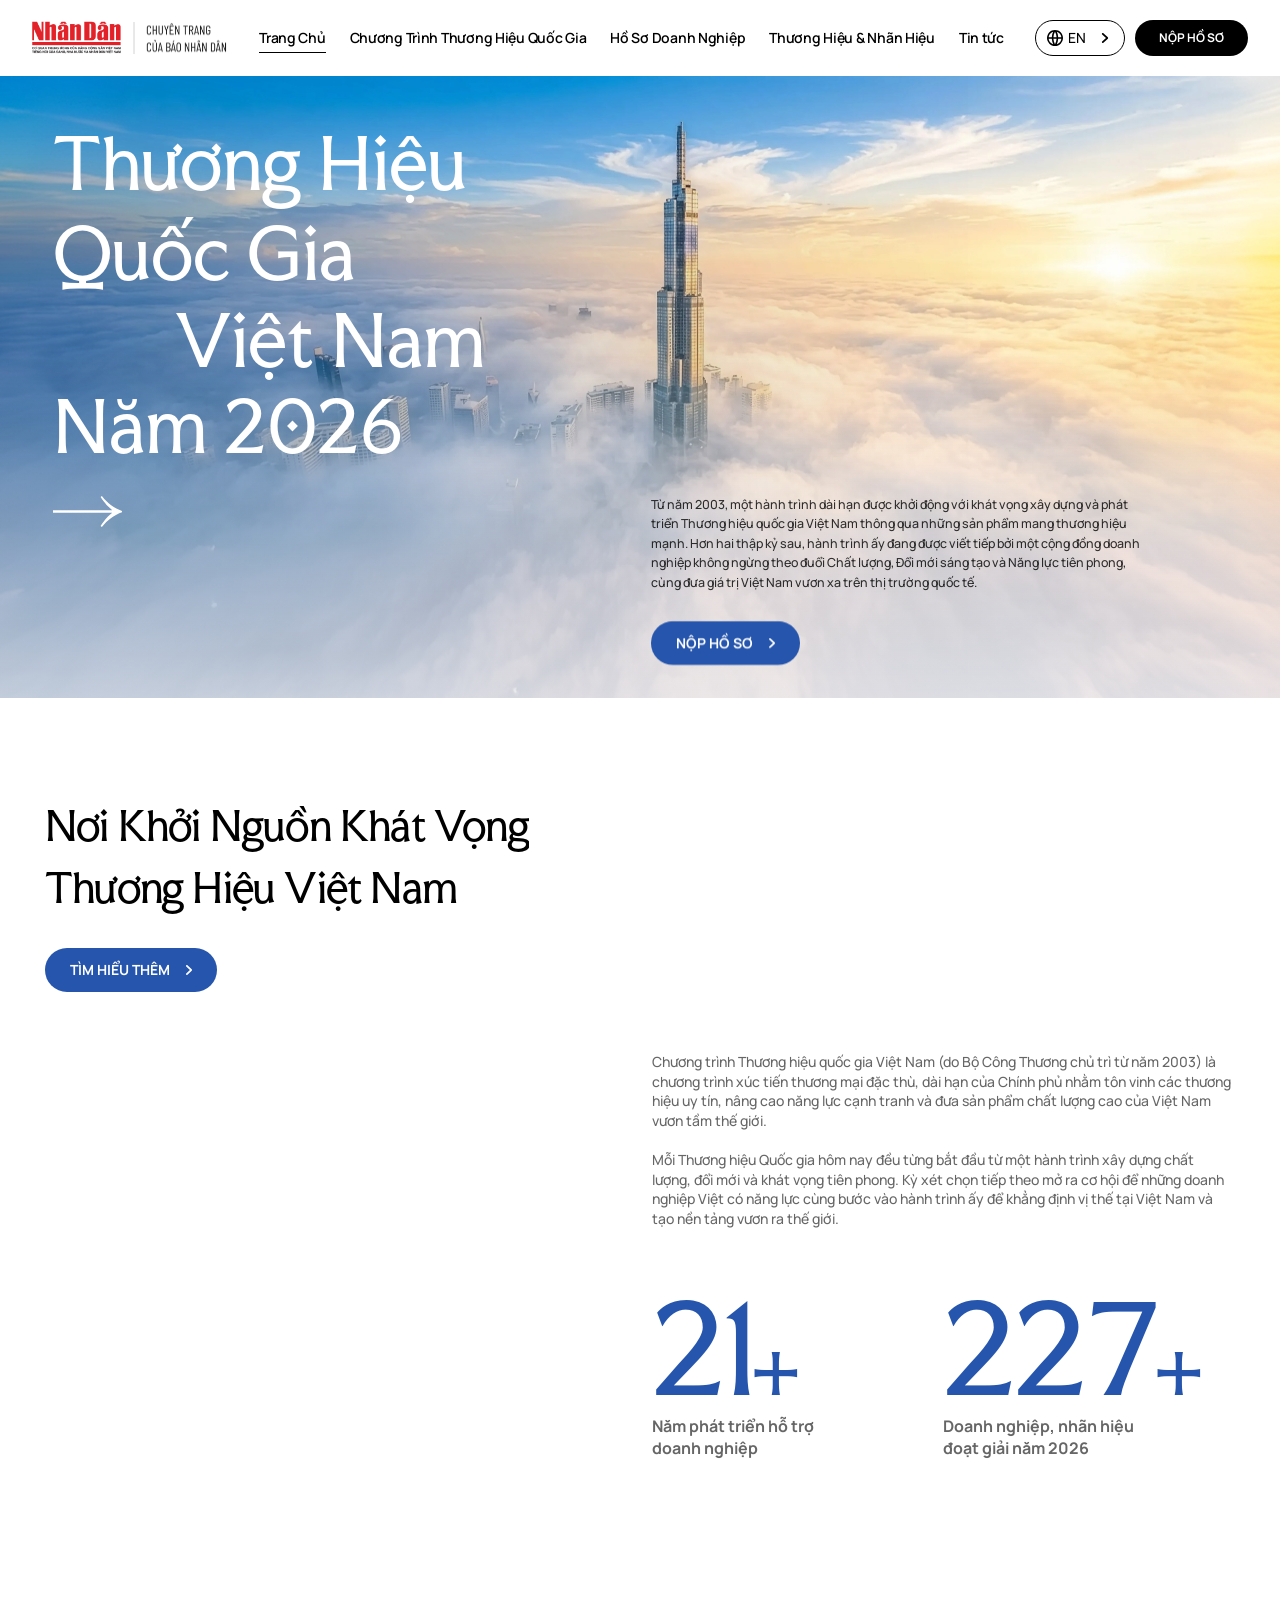
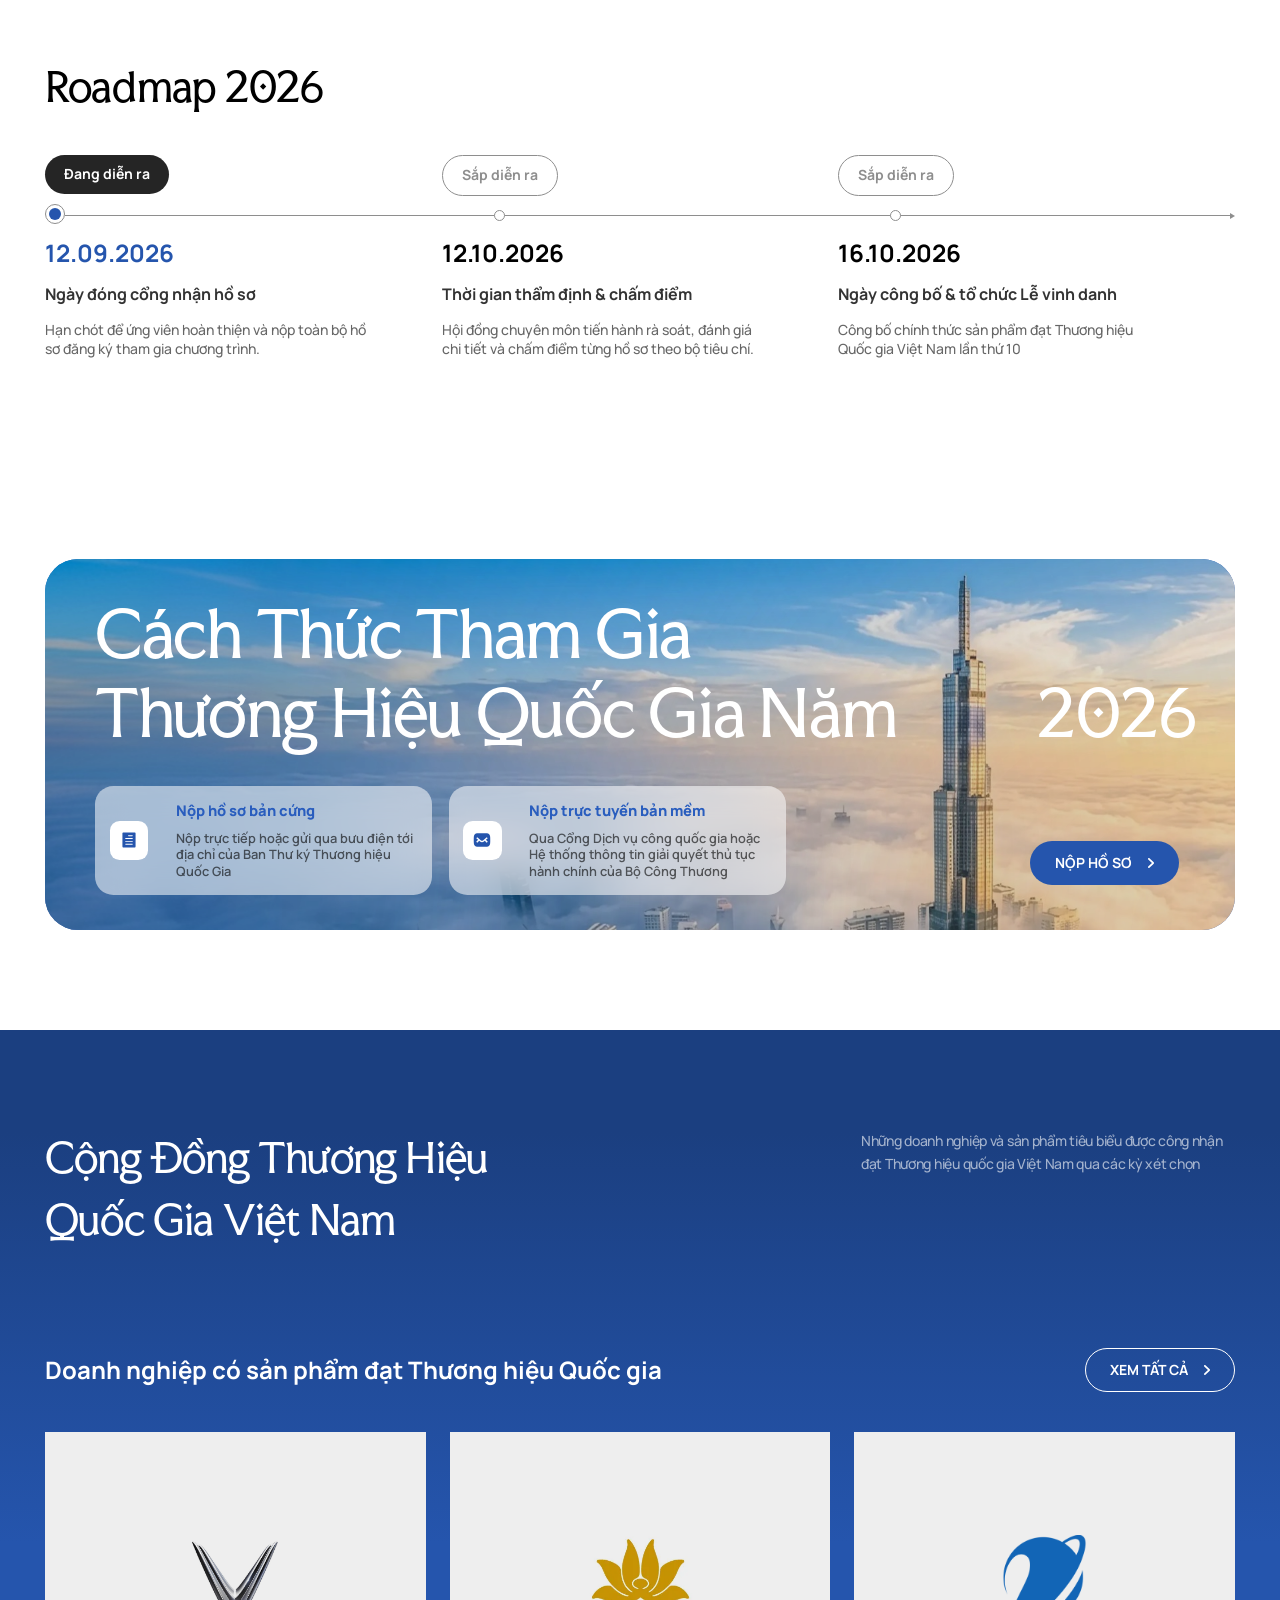
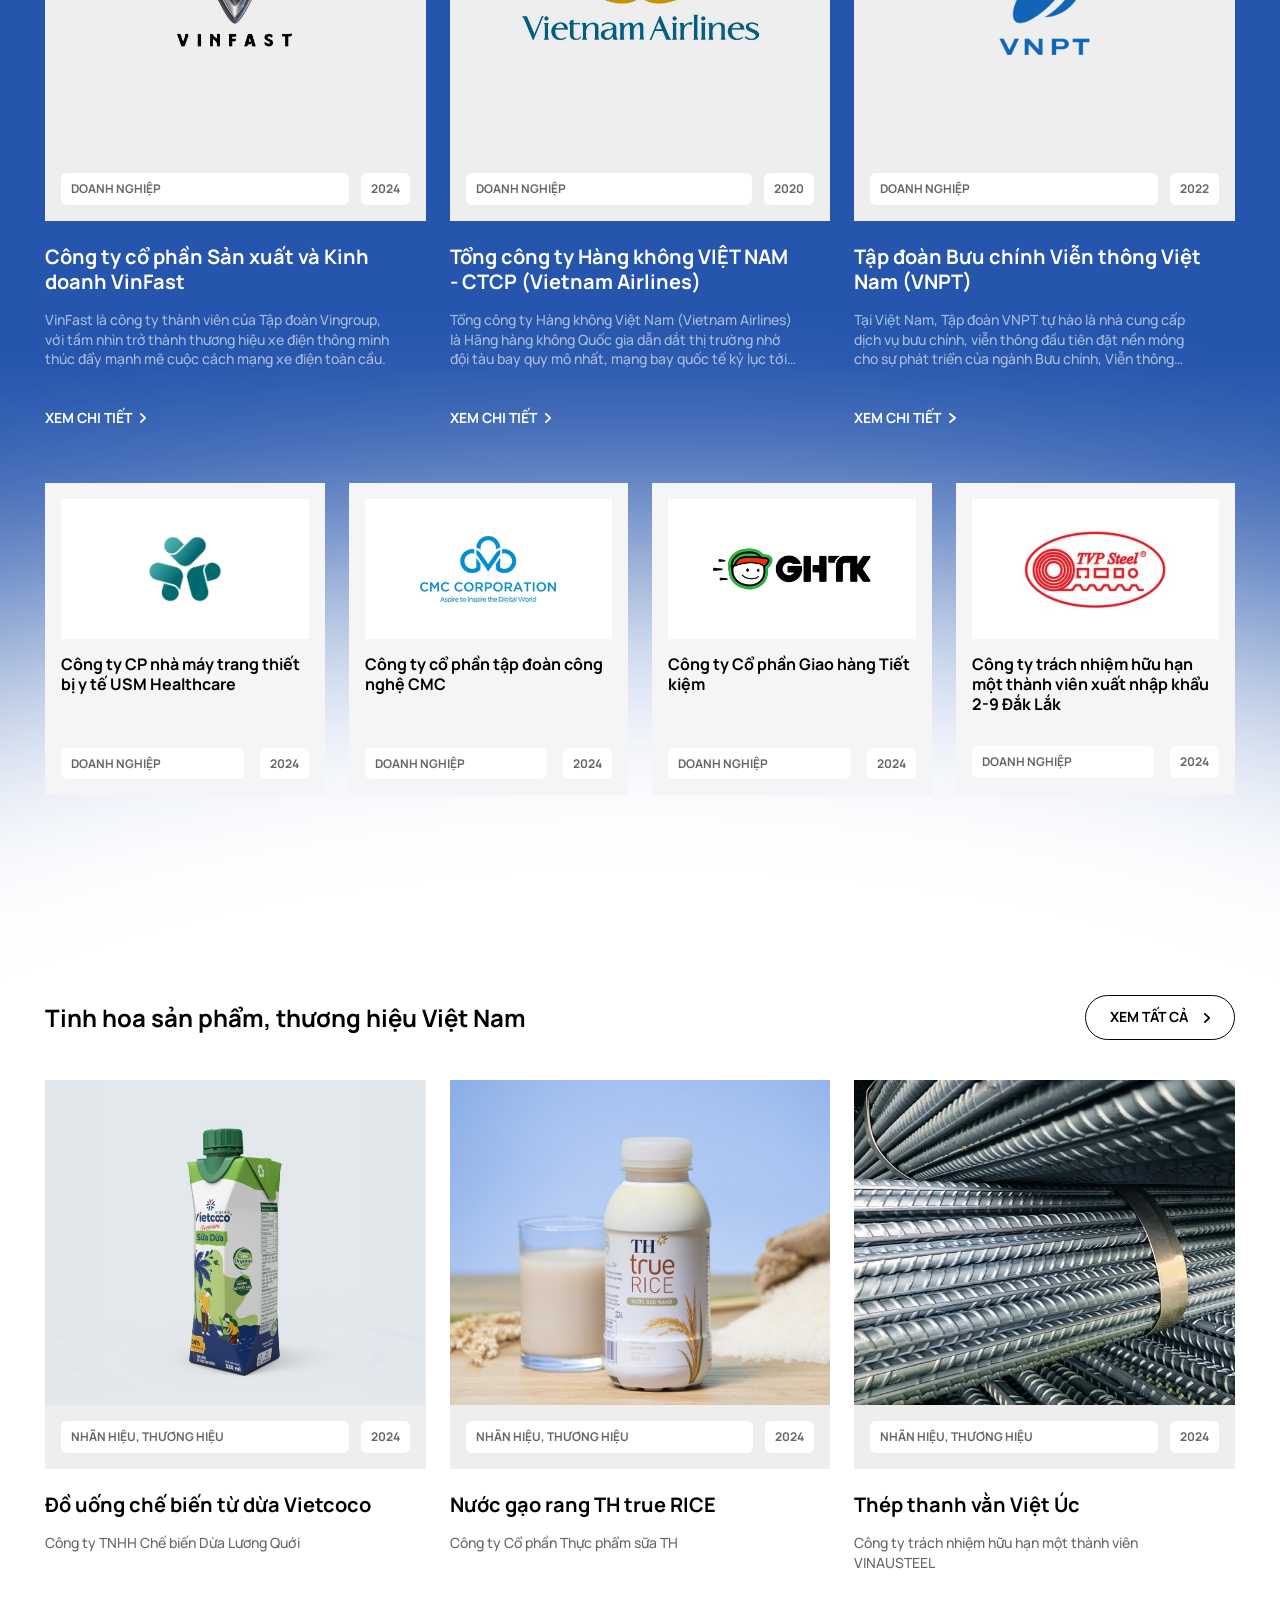
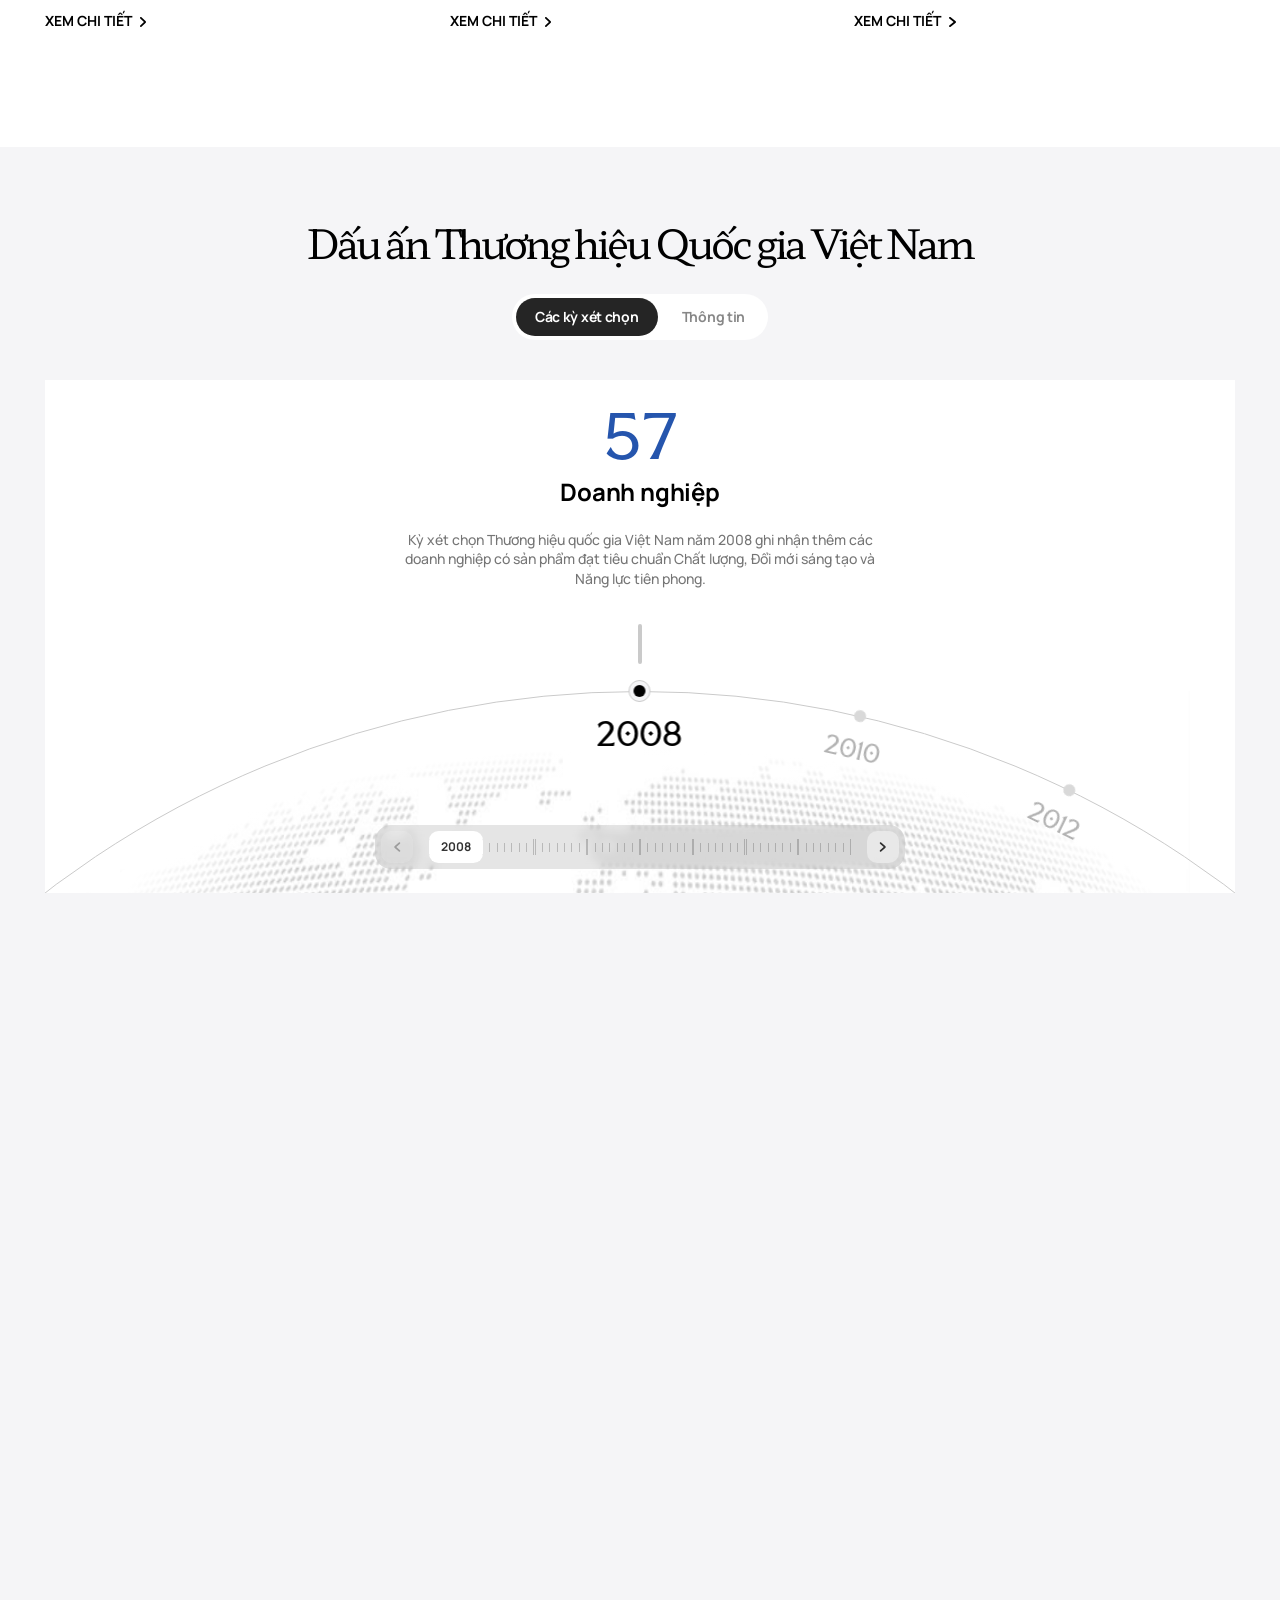
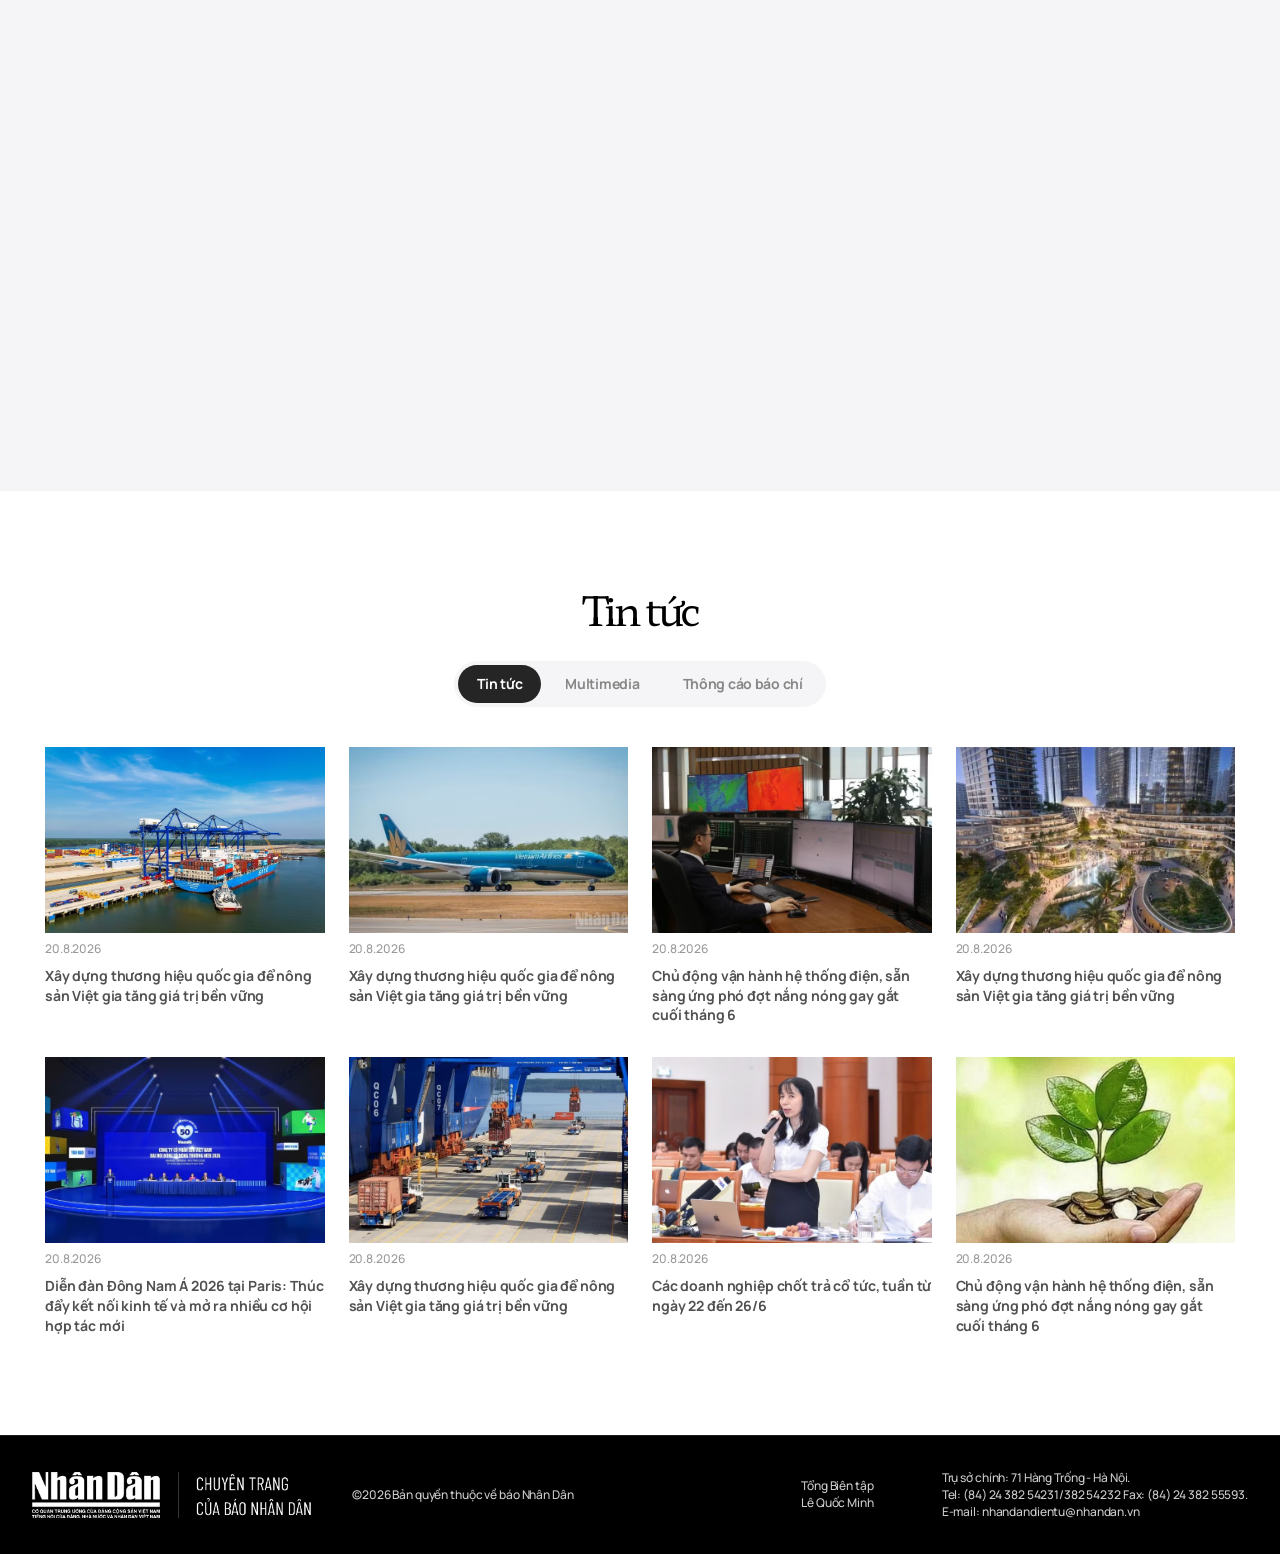
==== index.html @ 4bffc979 "Initial commit: THQG home site + TH true MILK brand profile page Co-Authored-By: Claude Sonnet 5 <no" ====
<!doctype html>
<html lang="vi">
<head>
  <meta charset="utf-8">
  <meta name="viewport" content="width=device-width, initial-scale=1">
  <title>Thương hiệu Quốc gia Việt Nam năm 2026</title>
  <meta name="description" content="Chương trình Thương hiệu quốc gia Việt Nam năm 2026 – hành trình tôn vinh Chất lượng, Đổi mới sáng tạo và Năng lực tiên phong.">
  <script>
    // Ẩn trạng thái đầu của animation chỉ khi có JS và người dùng không tắt chuyển động.
    if (!matchMedia('(prefers-reduced-motion: reduce)').matches) document.documentElement.classList.add('js');
  </script>
  <link rel="preconnect" href="https://fonts.googleapis.com">
  <link rel="preconnect" href="https://fonts.gstatic.com" crossorigin>
  <link href="https://fonts.googleapis.com/css2?family=Faculty+Glyphic&family=Hahmlet:wght@400&family=Manrope:wght@400;500;600;700;800&display=swap" rel="stylesheet">
  <link rel="icon" href="data:,">
  <link rel="stylesheet" href="css/styles.css">
</head>
<body>

<!-- ============ HEADER ============ -->
<header class="site-header" id="top">
  <div class="site-header__inner">
    <div class="site-header__left">
      <a class="brand" href="#top" aria-label="Báo Nhân Dân – Chuyên trang">
        <span class="brand__mark crop"><img src="assets/img/header-logo-mark.png" alt="Nhân Dân" style="height:104.77%;left:-1.99%;top:-3.03%;width:103.33%"></span>
        <img class="brand__text" src="assets/img/header-logo-text.png" alt="Chuyên trang của báo Nhân Dân">
      </a>
      <nav class="nav" id="nav" aria-label="Điều hướng chính">
        <a href="#top" class="is-active" aria-current="page">Trang Chủ</a>
        <a href="#hero">Chương Trình Thương Hiệu Quốc Gia</a>
        <a href="brands/th-true-milk/index.html">Hồ Sơ Doanh Nghiệp</a>
        <a href="#products">Thương Hiệu &amp; Nhãn Hiệu</a>
        <a href="#news">Tin tức</a>
      </nav>
    </div>
    <div class="site-header__right">
      <button class="lang" type="button" aria-label="Chọn ngôn ngữ">
        <span class="lang__inner"><img src="assets/svg/global-line.svg" alt="" width="18" height="18"><span>EN</span></span>
        <img src="assets/svg/chevron-header.svg" alt="" width="18" height="18">
      </button>
      <a class="btn-dark" href="#apply">NỘP HỒ SƠ</a>
      <button class="burger" type="button" aria-label="Mở menu" aria-expanded="false" aria-controls="nav"><span></span><span></span></button>
    </div>
  </div>
</header>

<main>

<!-- ============ 1. HERO (parallax) ============ -->
<section class="hero" id="hero" aria-label="Thương hiệu Quốc gia Việt Nam năm 2026">
  <div class="hero__stage">
    <div class="hero__bg" data-parallax="bg">
      <img class="hero__img" src="assets/img/hero-bg.jpg" alt="" fetchpriority="high">
    </div>

    <div class="hero__glow hero__glow--a" data-parallax="glow-a"><img src="assets/svg/hero-ellipse-13.svg" alt=""></div>
    <div class="hero__glow hero__glow--b" data-parallax="glow-b"><img src="assets/svg/hero-ellipse-14.svg" alt=""></div>

    <div class="hero__fade" data-parallax="fade"></div>

    <h1 class="hero__title lines" data-parallax="title">
      <span class="line"><span>Thương Hiệu</span></span>
      <span class="line"><span>Quốc Gia</span></span>
      <span class="line line--indent"><span>Việt Nam</span></span>
      <span class="line"><span>Năm 2026</span></span>
    </h1>

    <div class="hero__aside" data-parallax="aside">
      <img class="hero__arrow" src="assets/svg/arrow-right.svg" alt="" width="78" height="35">
      <div class="hero__copy">
        <p class="hero__lede lines">Từ năm 2003, một hành trình dài hạn được khởi động với khát vọng xây dựng và phát triển Thương hiệu quốc gia Việt Nam thông qua những sản phẩm mang thương hiệu mạnh. Hơn hai thập kỷ sau, hành trình ấy đang được viết tiếp bởi một cộng đồng doanh nghiệp không ngừng theo đuổi Chất lượng, Đổi mới sáng tạo và Năng lực tiên phong, cùng đưa giá trị Việt Nam vươn xa trên thị trường quốc tế.</p>
        <a class="btn btn--primary hero__cta" href="#apply"><span>nộp hồ sơ</span><img src="assets/svg/chevron-a.svg" alt="" width="6.24" height="10"></a>
      </div>
    </div>
  </div>
</section>

<!-- ============ 2. GIỚI THIỆU ============ -->
<section class="section intro" id="about">
  <div class="container">
    <div class="intro__head">
      <h2 class="h-display lines" data-lines>
        <span class="line"><span>Nơi khởi nguồn khát vọng</span></span>
        <span class="line"><span>Thương hiệu Việt Nam</span></span>
      </h2>
      <a class="btn btn--primary" href="#roadmap" data-reveal><span>TÌM HIỂU THÊM</span><img src="assets/svg/chevron-a.svg" alt="" width="6.24" height="10"></a>
    </div>

    <div class="intro__body">
      <div class="intro__text" data-reveal>
        <p>Chương trình Thương hiệu quốc gia Việt Nam (do Bộ Công Thương chủ trì từ năm 2003) là chương trình xúc tiến thương mại đặc thù, dài hạn của Chính phủ nhằm tôn vinh các thương hiệu uy tín, nâng cao năng lực cạnh tranh và đưa sản phẩm chất lượng cao của Việt Nam vươn tầm thế giới.</p>
        <p>Mỗi Thương hiệu Quốc gia hôm nay đều từng bắt đầu từ một hành trình xây dựng chất lượng, đổi mới và khát vọng tiên phong. Kỳ xét chọn tiếp theo mở ra cơ hội để những doanh nghiệp Việt có năng lực cùng bước vào hành trình ấy để khẳng định vị thế tại Việt Nam và tạo nền tảng vươn ra thế giới.</p>
      </div>
      <div class="stats">
        <div class="stat" data-reveal>
          <p class="stat__value"><span class="stat__num" data-count="21">21</span><span class="stat__plus">+</span></p>
          <p class="stat__label">Năm phát triển hỗ trợ<br>doanh nghiệp</p>
        </div>
        <div class="stat" data-reveal>
          <p class="stat__value"><span class="stat__num" data-count="227">227</span><span class="stat__plus">+</span></p>
          <p class="stat__label">Doanh nghiệp, nhãn hiệu<br>đoạt giải năm 2026</p>
        </div>
      </div>
    </div>
  </div>
</section>

<!-- ============ 3. ROADMAP ============ -->
<section class="section roadmap" id="roadmap">
  <div class="container">
    <h2 class="h-display lines" data-lines><span class="line"><span>Roadmap 2026</span></span></h2>

    <div class="timeline">
      <div class="timeline__track">
        <span class="tl-backbone" aria-hidden="true"></span>
        <span class="tl-arrow" aria-hidden="true"></span>
        <div class="tl-col">
          <span class="pill pill--dark" data-reveal>Đang diễn ra</span>
          <div class="tl-rail">
            <img class="tl-dot tl-dot--active" data-pop src="assets/svg/rm-dot-active.svg" alt="" width="20" height="20">
          </div>
        </div>
        <div class="tl-col">
          <span class="pill pill--outline" data-reveal>Sắp diễn ra</span>
          <div class="tl-rail">
            <span class="tl-dot tl-dot--idle" aria-hidden="true"></span>
          </div>
        </div>
        <div class="tl-col">
          <span class="pill pill--outline" data-reveal>Sắp diễn ra</span>
          <div class="tl-rail">
            <span class="tl-dot tl-dot--idle" aria-hidden="true"></span>
          </div>
        </div>
      </div>

      <div class="timeline__events">
        <article class="event event--now" data-reveal>
          <p class="event__date">12.09.2026</p>
          <h3 class="event__title">Ngày đóng cổng nhận hồ sơ</h3>
          <p class="event__desc">Hạn chót để ứng viên hoàn thiện và nộp toàn bộ hồ sơ đăng ký tham gia chương trình.</p>
        </article>
        <article class="event" data-reveal>
          <p class="event__date">12.10.2026</p>
          <h3 class="event__title">Thời gian thẩm định &amp; chấm điểm</h3>
          <p class="event__desc">Hội đồng chuyên môn tiến hành rà soát, đánh giá chi tiết và chấm điểm từng hồ sơ theo bộ tiêu chí.</p>
        </article>
        <article class="event" data-reveal>
          <p class="event__date">16.10.2026</p>
          <h3 class="event__title">Ngày công bố &amp; tổ chức Lễ vinh danh</h3>
          <p class="event__desc">Công bố chính thức sản phẩm đạt Thương hiệu Quốc gia Việt Nam lần thứ 10</p>
        </article>
      </div>
    </div>
  </div>
</section>

<!-- ============ 4. CÁCH THỨC THAM GIA (CTA) ============ -->
<section class="section cta" id="apply">
  <div class="container">
    <div class="cta__card" data-reveal="card">
      <div class="cta__bg" data-parallax-in><img src="assets/img/hero-bg.jpg" alt=""></div>
      <div class="cta__glow cta__glow--a"><img src="assets/svg/cta-ellipse-14.svg" alt=""></div>
      <div class="cta__glow cta__glow--b"><img src="assets/svg/cta-ellipse-15.svg" alt=""></div>

      <h2 class="cta__title lines" data-lines>
        <span class="line"><span>Cách thức tham gia</span></span>
        <span class="line"><span>thương hiệu quốc gia năm <span class="cta__year">2026</span></span></span>
      </h2>

      <div class="cta__ways">
        <div class="way" data-reveal>
          <span class="way__icon"><img src="assets/svg/icon-document.svg" alt="" width="18" height="18"></span>
          <div>
            <h3>Nộp hồ sơ bản cứng</h3>
            <p>Nộp trực tiếp hoặc gửi qua bưu điện tới địa chỉ của Ban Thư ký Thương hiệu Quốc Gia</p>
          </div>
        </div>
        <div class="way" data-reveal>
          <span class="way__icon"><img src="assets/svg/icon-mail.svg" alt="" width="18" height="18"></span>
          <div>
            <h3>Nộp trực tuyến bản mềm</h3>
            <p>Qua Cổng Dịch vụ công quốc gia hoặc Hệ thống thông tin giải quyết thủ tục hành chính của Bộ Công Thương</p>
          </div>
        </div>
      </div>

      <a class="btn btn--primary cta__btn" href="#apply"><span>nộp hồ sơ</span><img src="assets/svg/chevron-a.svg" alt="" width="6.24" height="10"></a>
    </div>
  </div>
</section>

<!-- ============ 5. CỘNG ĐỒNG THƯƠNG HIỆU ============ -->
<section class="community" id="community">
  <div class="community__glow" aria-hidden="true"><img src="assets/svg/community-ellipse-26.svg" alt=""></div>

  <div class="community__block">
    <div class="container container--wide">
      <div class="community__head">
        <h2 class="h-display h-display--light lines" data-lines>
          <span class="line"><span>Cộng đồng Thương hiệu</span></span>
          <span class="line"><span>Quốc gia Việt Nam</span></span>
        </h2>
        <p class="community__sub" data-reveal>Những doanh nghiệp và sản phẩm tiêu biểu được công nhận đạt Thương hiệu quốc gia Việt Nam qua các kỳ xét chọn</p>
      </div>

      <div class="row-head" data-reveal>
        <h3 class="row-head__title row-head__title--light">Doanh nghiệp có sản phẩm đạt Thương hiệu Quốc gia</h3>
        <a class="btn btn--outline-light" href="#community"><span>XEM TẤT CẢ</span><img src="assets/svg/chevron-a.svg" alt="" width="6.24" height="10"></a>
      </div>

      <div class="grid grid--3">
        <article class="cc cc--link" data-reveal>
          <div class="cc__top">
            <div class="cc__box">
              <div class="cc__media">
                <span class="cc__logo cc__logo--fluid blend"><img src="assets/img/logos/vinfast.png" alt="VinFast" style="object-fit:contain"></span>
              </div>
              <div class="cc__chips"><span class="chip chip--grow">DOANH NGHIỆP</span><span class="chip">2024</span></div>
            </div>
            <div class="cc__body cc__body--light">
              <h3><a class="cc__link" href="brands/th-true-milk/index.html">Công ty cổ phần Sản xuất và Kinh doanh VinFast</a></h3>
              <p>VinFast là công ty thành viên của Tập đoàn Vingroup, với tầm nhìn trở thành thương hiệu xe điện thông minh thúc đẩy mạnh mẽ cuộc cách mạng xe điện toàn cầu.</p>
            </div>
          </div>
          <a class="link-more link-more--light" href="brands/th-true-milk/index.html" aria-label="Xem hồ sơ doanh nghiệp VinFast"><span>xem chi tiết</span><img src="assets/svg/chevron-a.svg" alt="" width="6.24" height="10"></a>
        </article>

        <article class="cc cc--link" data-reveal>
          <div class="cc__top">
            <div class="cc__box">
              <div class="cc__media">
                <span class="cc__logo blend crop" style="width:265px;max-width:100%">
                  <img src="assets/img/logos/vietnam-airlines.png" alt="Vietnam Airlines" style="height:117.04%;left:-4.88%;top:-8.52%;width:126.83%">
                </span>
              </div>
              <div class="cc__chips"><span class="chip chip--grow">DOANH NGHIỆP</span><span class="chip">2020</span></div>
            </div>
            <div class="cc__body cc__body--light">
              <h3><a class="cc__link" href="brands/th-true-milk/index.html">Tổng công ty Hàng không VIỆT NAM - CTCP (Vietnam Airlines)</a></h3>
              <p>Tổng công ty Hàng không Việt Nam (Vietnam Airlines) là Hãng hàng không Quốc gia dẫn dắt thị trường nhờ đội tàu bay quy mô nhất, mạng bay quốc tế kỷ lục tới 21 quốc gia và vùng lãnh thổ. Giá trị cốt lõi của hãng được định vị qua ba trụ cột: An toàn tuyệt đối – Dịch vụ xuất sắc – Phát triển bền vững. Với sức bật mạnh mẽ, Vietnam Airlines đang tăng tốc hiện đại hóa, kiên định mục tiêu 5 sao quốc tế và tự hào sải cánh đưa thương hiệu Việt vươn tầm thế giới.</p>
            </div>
          </div>
          <a class="link-more link-more--light" href="brands/th-true-milk/index.html" aria-label="Xem hồ sơ doanh nghiệp Vietnam Airlines"><span>xem chi tiết</span><img src="assets/svg/chevron-a.svg" alt="" width="6.24" height="10"></a>
        </article>

        <article class="cc cc--link" data-reveal>
          <div class="cc__top">
            <div class="cc__box">
              <div class="cc__media">
                <span class="cc__logo" style="width:91px"><img src="assets/img/logos/vnpt.png" alt="VNPT" style="object-fit:cover"></span>
              </div>
              <div class="cc__chips"><span class="chip chip--grow">DOANH NGHIỆP</span><span class="chip">2022</span></div>
            </div>
            <div class="cc__body cc__body--light">
              <h3><a class="cc__link" href="brands/th-true-milk/index.html">Tập đoàn Bưu chính Viễn thông Việt Nam (VNPT)</a></h3>
              <p>Tại Việt Nam, Tập đoàn VNPT tự hào là nhà cung cấp dịch vụ bưu chính, viễn thông đầu tiên đặt nền móng cho sự phát triển của ngành Bưu chính, Viễn thông Việt Nam. Với gần 40 nghìn cán bộ công nhân viên, hạ tầng viễn thông tiên tiến, mạng lưới dịch vụ phủ sóng toàn quốc, VNPT đang phục vụ khoảng 30 triệu thuê bao di động, gần 10 triệu thuê bao điện thoại cố định và khoảng hàng chục triệu người sử dụng Internet.</p>
            </div>
          </div>
          <a class="link-more link-more--light" href="brands/th-true-milk/index.html" aria-label="Xem hồ sơ doanh nghiệp VNPT"><span>xem chi tiết</span><img src="assets/svg/chevron-a.svg" alt="" width="6.24" height="10"></a>
        </article>
      </div>

      <div class="grid grid--4">
        <article class="sc" data-reveal>
          <div class="sc__top">
            <div class="sc__media"><span class="sc__logo" style="aspect-ratio:167.5/100"><img src="assets/img/logos/usm.png" alt="USM Healthcare" style="object-fit:contain"></span></div>
            <h3>Công ty CP nhà máy trang thiết bị y tế USM Healthcare</h3>
          </div>
          <div class="sc__chips"><span class="chip chip--grow">DOANH NGHIỆP</span><span class="chip">2024</span></div>
        </article>
        <article class="sc" data-reveal>
          <div class="sc__top">
            <div class="sc__media sc__media--tight"><span class="sc__logo blend" style="aspect-ratio:147/70"><img src="assets/img/logos/cmc.png" alt="CMC Corporation" style="object-fit:contain"></span></div>
            <h3>Công ty cổ phần tập đoàn công nghệ CMC</h3>
          </div>
          <div class="sc__chips"><span class="chip chip--grow">DOANH NGHIỆP</span><span class="chip">2024</span></div>
        </article>
        <article class="sc" data-reveal>
          <div class="sc__top">
            <div class="sc__media"><span class="sc__logo blend crop" style="aspect-ratio:98/48"><img src="assets/img/logos/ghtk.png" alt="Giao hàng Tiết kiệm" style="height:78.27%;left:2.79%;top:10.86%;width:94.43%"></span></div>
            <h3>Công ty Cổ phần Giao hàng Tiết kiệm</h3>
          </div>
          <div class="sc__chips"><span class="chip chip--grow">DOANH NGHIỆP</span><span class="chip">2024</span></div>
        </article>
        <article class="sc sc--tall" data-reveal>
          <div class="sc__top">
            <div class="sc__media"><span class="sc__logo blend crop" style="aspect-ratio:142/70"><img src="assets/img/logos/2-9-daklak.png" alt="Xuất nhập khẩu 2-9 Đắk Lắk" style="height:100.64%;left:-16.57%;top:0;width:132.89%"></span></div>
            <h3>Công ty trách nhiệm hữu hạn một thành viên xuất nhập khẩu 2-9 Đắk Lắk</h3>
          </div>
          <div class="sc__chips"><span class="chip chip--grow">DOANH NGHIỆP</span><span class="chip">2024</span></div>
        </article>
      </div>
    </div>
  </div>

  <div class="community__block community__block--products" id="products">
    <div class="container container--wide">
      <div class="row-head" data-reveal>
        <h3 class="row-head__title">Tinh hoa sản phẩm, thương hiệu Việt Nam</h3>
        <a class="btn btn--outline-dark" href="#products"><span>XEM TẤT CẢ</span><img src="assets/svg/chevron-black.svg" alt="" width="6.24" height="10"></a>
      </div>

      <div class="grid grid--3 grid--stretch">
        <article class="pc" data-reveal>
          <div class="pc__top">
            <div class="pc__box">
              <div class="pc__media crop"><img src="assets/img/products/vietcoco.png" alt="Đồ uống chế biến từ dừa Vietcoco" style="height:100%;left:0.06%;top:0;width:99.89%"></div>
              <div class="cc__chips"><span class="chip chip--grow">Nhãn hiệu, THƯƠNG HIỆU</span><span class="chip">2024</span></div>
            </div>
            <div class="cc__body">
              <h3>Đồ uống chế biến từ dừa Vietcoco</h3>
              <p>Công ty TNHH Chế biến Dừa Lương Quới</p>
            </div>
          </div>
          <a class="link-more" href="#products"><span>xem chi tiết</span><img src="assets/svg/chevron-black.svg" alt="" width="6.24" height="10"></a>
        </article>

        <article class="pc" data-reveal>
          <div class="pc__top">
            <div class="pc__box">
              <div class="pc__media crop"><img src="assets/img/products/th-true-rice.png" alt="Nước gạo rang TH true RICE" style="height:122.49%;left:-17.12%;top:-22.45%;width:185.68%"></div>
              <div class="cc__chips"><span class="chip chip--grow">Nhãn hiệu, THƯƠNG HIỆU</span><span class="chip">2024</span></div>
            </div>
            <div class="cc__body">
              <h3>Nước gạo rang TH true RICE</h3>
              <p>Công ty Cổ phần Thực phẩm sữa TH</p>
            </div>
          </div>
          <a class="link-more" href="#products"><span>xem chi tiết</span><img src="assets/svg/chevron-black.svg" alt="" width="6.24" height="10"></a>
        </article>

        <article class="pc" data-reveal>
          <div class="pc__top">
            <div class="pc__box">
              <div class="pc__media crop"><img src="assets/img/products/thep-viet-uc.png" alt="Thép thanh vằn Việt Úc" style="height:100%;left:0;top:0;width:100%;object-fit:cover"></div>
              <div class="cc__chips"><span class="chip chip--grow">Nhãn hiệu, THƯƠNG HIỆU</span><span class="chip">2024</span></div>
            </div>
            <div class="cc__body">
              <h3>Thép thanh vằn Việt Úc</h3>
              <p>Công ty trách nhiệm hữu hạn một thành viên VINAUSTEEL</p>
            </div>
          </div>
          <a class="link-more" href="#products"><span>xem chi tiết</span><img src="assets/svg/chevron-black.svg" alt="" width="6.24" height="10"></a>
        </article>
      </div>
    </div>
  </div>
</section>

<!-- ============ 6. DẤU ẤN THƯƠNG HIỆU QUỐC GIA (pinned scene) ============ -->
<section class="milestones" id="milestones" aria-label="Dấu ấn Thương hiệu Quốc gia Việt Nam">
  <div class="milestones__pin">
    <div class="milestones__scene">
      <h2 class="h-serif" data-reveal>Dấu ấn Thương hiệu Quốc gia Việt Nam</h2>

      <div class="tabs" role="tablist" data-reveal>
        <button class="tabs__btn is-active" role="tab" aria-selected="true" type="button">Các kỳ xét chọn</button>
        <button class="tabs__btn" role="tab" aria-selected="false" type="button">Thông tin</button>
      </div>

      <div class="ms-card" data-reveal>
        <div class="ms-card__map crop"><img src="assets/img/world-dots.png" alt="" style="height:298.27%;left:-8.64%;top:-150.87%;width:117.66%"></div>
        <img class="ms-card__arc-inner" src="assets/svg/arc-inner.svg" alt="">
        <img class="ms-card__arc" src="assets/svg/arc-outer.svg" alt="">
        <img class="ms-card__rays" src="assets/svg/rays.svg" alt="">

        <div class="ms-info" aria-live="polite">
          <p class="ms-info__num"><span id="msNum">83</span></p>
          <p class="ms-info__label">Doanh nghiệp</p>
          <p class="ms-info__desc" id="msDesc"></p>
        </div>
        <span class="ms-card__bar" aria-hidden="true"></span>

        <div class="ms-orbit" id="msOrbit" aria-hidden="true"></div>

        <div class="ruler" id="ruler">
          <button class="ruler__btn ruler__btn--prev" id="msPrev" type="button" aria-label="Kỳ xét chọn trước"><img src="assets/svg/ruler-prev.svg" alt="" width="32" height="32"></button>
          <div class="ruler__track" id="rulerTrack">
            <div class="ruler__ticks" id="rulerTicks"></div>
            <span class="ruler__pill" id="rulerPill">2016</span>
          </div>
          <button class="ruler__btn" id="msNext" type="button" aria-label="Kỳ xét chọn sau"><img src="assets/svg/ruler-next.svg" alt="" width="32" height="32"></button>
        </div>
      </div>
    </div>
  </div>
</section>

<!-- ============ 7. TIN TỨC ============ -->
<section class="section news" id="news">
  <div class="container">
    <div class="news__head">
      <h2 class="h-serif" data-reveal>Tin tức</h2>
      <div class="tabs tabs--light" role="tablist" data-reveal>
        <button class="tabs__btn is-active" role="tab" aria-selected="true" type="button">Tin tức</button>
        <button class="tabs__btn" role="tab" aria-selected="false" type="button">Multimedia</button>
        <button class="tabs__btn" role="tab" aria-selected="false" type="button">Thông cáo báo chí</button>
      </div>
    </div>

    <div class="news__grid">
      <a class="nc" href="#news" data-reveal><span class="nc__img"><img src="assets/img/news/news-1.png" alt="" loading="lazy"></span><time>20.8.2026</time><h3>Xây dựng thương hiệu quốc gia để nông sản Việt gia tăng giá trị bền vững</h3></a>
      <a class="nc" href="#news" data-reveal><span class="nc__img"><img src="assets/img/news/news-2.png" alt="" loading="lazy"></span><time>20.8.2026</time><h3>Xây dựng thương hiệu quốc gia để nông sản Việt gia tăng giá trị bền vững</h3></a>
      <a class="nc" href="#news" data-reveal><span class="nc__img"><img src="assets/img/news/news-3.png" alt="" loading="lazy"></span><time>20.8.2026</time><h3>Chủ động vận hành hệ thống điện, sẵn sàng ứng phó đợt nắng nóng gay gắt cuối tháng 6</h3></a>
      <a class="nc" href="#news" data-reveal><span class="nc__img"><img src="assets/img/news/news-4.png" alt="" loading="lazy"></span><time>20.8.2026</time><h3>Xây dựng thương hiệu quốc gia để nông sản Việt gia tăng giá trị bền vững</h3></a>
      <a class="nc" href="#news" data-reveal><span class="nc__img"><img src="assets/img/news/news-5.png" alt="" loading="lazy"></span><time>20.8.2026</time><h3>Diễn đàn Đông Nam Á 2026 tại Paris: Thúc đẩy kết nối kinh tế và mở ra nhiều cơ hội hợp tác mới</h3></a>
      <a class="nc" href="#news" data-reveal><span class="nc__img"><img src="assets/img/news/news-6.png" alt="" loading="lazy"></span><time>20.8.2026</time><h3>Xây dựng thương hiệu quốc gia để nông sản Việt gia tăng giá trị bền vững</h3></a>
      <a class="nc" href="#news" data-reveal><span class="nc__img"><img src="assets/img/news/news-7.png" alt="" loading="lazy"></span><time>20.8.2026</time><h3>Các doanh nghiệp chốt trả cổ tức, tuần từ ngày 22 đến 26/6</h3></a>
      <a class="nc" href="#news" data-reveal><span class="nc__img"><img src="assets/img/news/news-8.png" alt="" loading="lazy"></span><time>20.8.2026</time><h3>Chủ động vận hành hệ thống điện, sẵn sàng ứng phó đợt nắng nóng gay gắt cuối tháng 6</h3></a>
    </div>
  </div>
</section>

</main>

<!-- ============ FOOTER ============ -->
<footer class="site-footer">
  <div class="site-footer__inner">
    <img class="site-footer__logo" src="assets/img/footer-logo.png" alt="Báo Nhân Dân – Chuyên trang">
    <p class="site-footer__copy">©2026 Bản quyền thuộc về báo Nhân Dân</p>
    <p class="site-footer__editor">Tổng Biên tập<br>Lê Quốc Minh</p>
    <address class="site-footer__addr">
      Trụ sở chính: 71 Hàng Trống - Hà Nội.<br>
      Tel: (84) 24 382 54231/382 54232 Fax: (84) 24 382 55593.<br>
      E-mail: nhandandientu@nhandan.vn
    </address>
  </div>
</footer>

<script src="assets/vendor/gsap.min.js"></script>
<script src="assets/vendor/ScrollTrigger.min.js"></script>
<script src="js/main.js"></script>
</body>
</html>
---- css/styles.css ----
/* ==========================================================================
   Thương hiệu Quốc gia Việt Nam 2026
   ========================================================================== */

@font-face {
  font-family: "1K Faculty Glyphic";
  src: url("../assets/fonts/1KFacultyGlyphic.otf") format("opentype");
  font-weight: 400; font-style: normal; font-display: swap;
}

:root {
  --blue: #2555ad;
  --blue-deep: #1b3f80;
  --dark: #252525;
  --paper: #f5f5f7;
  --ink: #000;
  --ink-80: rgba(0, 0, 0, .8);
  --ink-60: rgba(0, 0, 0, .6);
  --ink-40: rgba(0, 0, 0, .4);
  --line: #8e8e8e;

  --font-body: "Manrope", system-ui, sans-serif;
  --font-display: "1K Faculty Glyphic", "Faculty Glyphic", "Hahmlet", Georgia, serif;
  --font-serif: "Hahmlet", Georgia, serif;

  --header-h: 76px;
  --container: 1190px;
  --ease-out: cubic-bezier(.22, .7, .2, 1);
}

*, *::before, *::after { box-sizing: border-box; }
html { scroll-behavior: auto; -webkit-text-size-adjust: 100%; }
body {
  margin: 0;
  font-family: var(--font-body);
  color: var(--ink);
  background: #fff;
  -webkit-font-smoothing: antialiased;
  overflow-x: hidden;
}
img { display: block; max-width: 100%; }
a { color: inherit; text-decoration: none; }
h1, h2, h3, p, address { margin: 0; font-style: normal; }
button { font: inherit; color: inherit; }
:focus-visible { outline: 2px solid var(--blue); outline-offset: 3px; }

section[id] { scroll-margin-top: var(--header-h); }
.container { width: min(var(--container), 100% - 40px); margin-inline: auto; }
.section { padding-block: 100px; background: #fff; }

.crop { position: relative; overflow: hidden; display: block; }
.crop img { position: absolute; max-width: none; }
.blend { mix-blend-mode: multiply; }


/* --------------------------------------------------------------------------
   Typography helpers
   -------------------------------------------------------------------------- */
.h-display {
  font-family: var(--font-display); font-weight: 400;
  font-size: 40px; line-height: 1.4; letter-spacing: -.8px;
  text-transform: capitalize; color: #000;
}
.h-display--light { color: #fff; }
.h-serif {
  font-family: var(--font-serif); font-weight: 400;
  font-size: 40px; line-height: .94; letter-spacing: -3.2px; text-align: center;
}

/* Mỗi dòng nằm trong mặt nạ để trượt lên từng dòng */
.lines .line { display: block; overflow: hidden; padding-block: .14em; margin-block: -.14em; }
.lines .line > span { display: block; }
.js .lines .line { visibility: hidden; }          /* JS đặt lại visible sau khi gsap.set vị trí đầu */
.js .hero__lede:not(.is-split) { visibility: hidden; }

/* --------------------------------------------------------------------------
   Buttons
   -------------------------------------------------------------------------- */
.btn {
  display: inline-flex; align-items: center; justify-content: center; gap: 16px;
  padding: 12px 24px; border-radius: 56px; border: 1px solid transparent;
  font: 700 14px/1.32 var(--font-body); text-transform: uppercase; white-space: nowrap;
  cursor: pointer;
  transition: background-color .45s var(--ease-out), color .45s var(--ease-out), border-color .45s var(--ease-out);
}
.btn img { transition: transform .45s var(--ease-out); }
.btn:hover img { transform: translateX(4px); }
.btn--primary { background: var(--blue); color: #fff; }
.btn--primary:hover { background: var(--blue-deep); }
.btn--outline-light { border-color: #fff; color: #fff; }
.btn--outline-light:hover { background: #fff; color: var(--blue-deep); }
.btn--outline-light:hover img { filter: invert(1) brightness(.3) sepia(1) hue-rotate(190deg) saturate(4); }
.btn--outline-dark { border-color: #000; color: #000; }
.btn--outline-dark:hover { background: #000; color: #fff; }
.btn--outline-dark:hover img { filter: invert(1); }

.link-more {
  display: inline-flex; align-items: center; gap: 8px; padding: 16px 0;
  font: 700 14px/1.32 var(--font-body); text-transform: uppercase; color: #000;
}
.link-more--light { color: #fff; }
.link-more img { transition: transform .45s var(--ease-out); }
.link-more:hover img { transform: translateX(5px); }

.chip {
  display: flex; align-items: center; justify-content: center;
  background: #fff; padding: 8px 10px; border-radius: 6px;
  font: 700 12px/1.32 var(--font-body); color: var(--ink-60);
  text-transform: uppercase; white-space: nowrap;
}
.chip--grow { flex: 1 0 0; min-width: 0; justify-content: flex-start; }

.pill {
  display: inline-flex; align-items: center; justify-content: center;
  padding: 10px 19px; border-radius: 81px; font: 700 14px/1.32 var(--font-body); white-space: nowrap;
}
.pill--dark { background: var(--dark); color: #fff; }
.pill--outline { border: 1px solid var(--line); color: var(--line); }

/* --------------------------------------------------------------------------
   Header
   -------------------------------------------------------------------------- */
.site-header { position: sticky; top: 0; z-index: 100; height: var(--header-h); background: #fff; }
.site-header__inner {
  height: 100%; padding: 0 32px; display: flex; align-items: center; justify-content: space-between; gap: 24px;
}
.site-header__left, .site-header__right { display: flex; align-items: center; }
.site-header__left { gap: 32px; }
.site-header__right { gap: 10px; }
.brand { display: flex; align-items: center; gap: 12px; flex: none; }
.brand__mark { width: 89.032px; height: 33.771px; flex: none; }
.brand__text { width: 94.034px; height: 32.011px; flex: none; }
.nav { display: flex; align-items: center; gap: 24px; }
.nav a {
  position: relative; display: flex; align-items: center; height: 31px; padding: 4px 0;
  font: 600 14px/1.48 var(--font-body); letter-spacing: -.28px; white-space: nowrap;
}
.nav a::after {
  content: ""; position: absolute; left: 0; right: 0; bottom: 0; height: 1px; background: #000;
  transform: scaleX(0); transform-origin: left; transition: transform .5s var(--ease-out);
}
.nav a:hover::after, .nav a.is-active::after { transform: scaleX(1); }
.lang {
  display: flex; align-items: center; gap: 10px; padding: 8px 10px; border-radius: 56px;
  border: 1px solid #000; background: transparent; cursor: pointer;
  transition: background-color .4s var(--ease-out);
}
.lang:hover { background: rgba(0, 0, 0, .05); }
.lang__inner { display: flex; align-items: center; gap: 4px; font: 500 14px/1.32 var(--font-body); }
.btn-dark {
  display: inline-flex; align-items: center; justify-content: center; padding: 10px 24px; border-radius: 56px;
  background: #000; color: #fff; font: 700 12px/1.32 var(--font-body); white-space: nowrap;
  transition: background-color .4s var(--ease-out);
}
.btn-dark:hover { background: var(--blue); }
.burger { display: none; width: 40px; height: 40px; border: 0; background: none; padding: 0; position: relative; cursor: pointer; }
.burger span { position: absolute; left: 9px; right: 9px; height: 2px; background: #000; transition: transform .4s var(--ease-out), top .4s var(--ease-out); }
.burger span:nth-child(1) { top: 15px; }
.burger span:nth-child(2) { top: 23px; }
.burger[aria-expanded="true"] span:nth-child(1) { top: 19px; transform: rotate(45deg); }
.burger[aria-expanded="true"] span:nth-child(2) { top: 19px; transform: rotate(-45deg); }

/* --------------------------------------------------------------------------
   1. Hero — kích thước tỉ lệ theo 1440px (--u)
   -------------------------------------------------------------------------- */
.hero {
  --u: calc(min(100vw, 2000px) / 1440);
  /* Hero + header không được cao hơn 1 màn hình: giới hạn chiều cao theo viewport,
     rồi thu nhỏ chữ (--t) theo đúng tỉ lệ đó. --u vẫn dùng cho nền/hiệu ứng theo chiều rộng. */
  --vh: 100vh;
  --h: min(max(560px, calc(var(--u) * 700)), max(480px, calc(var(--vh) - var(--header-h))));
  --t: min(var(--u), calc(var(--h) / 700));
  position: relative; overflow: hidden; background: #6f9bd8;
  height: var(--h);
}
@supports (height: 100svh) { .hero { --vh: 100svh; } }
.hero__stage {
  position: absolute; top: 0; bottom: 0; left: 50%; width: calc(var(--u) * 1440); transform: translateX(-50%);
}
.hero__bg { position: absolute; inset: 0; will-change: transform; }
.hero__img {
  position: absolute; max-width: none; height: auto;
  width: calc(var(--u) * 1658); left: calc(50% - var(--u) * 838);
  /* Neo phía trên khi hero bị thấp đi (giữ nguyên đỉnh tháp), neo phía dưới khi hero cao hơn thiết kế */
  top: max(calc(var(--u) * -152.7), calc(var(--h) - var(--u) * 852.7));
}
.hero__glow { will-change: transform; }
.hero__glow--a { left: calc(var(--u) * 501); top: calc(var(--u) * 509); width: calc(var(--u) * 966); height: calc(var(--u) * 615); --bx: 54.18%; --by: 85.11%; }
.hero__glow--b { left: calc(var(--u) * -591); top: calc(var(--u) * 207); width: calc(var(--u) * 1224); height: calc(var(--u) * 633); --bx: 37.19%; --by: 71.91%; }
.hero__glow { position: absolute; pointer-events: none; }
.hero__glow > img { position: absolute; max-width: none; left: calc(var(--bx) * -1); top: calc(var(--by) * -1); width: calc(100% + var(--bx) * 2); height: calc(100% + var(--by) * 2); }

.hero__fade {
  position: absolute; left: 0; right: 0; bottom: 0; height: calc(var(--t) * 399);
  background: linear-gradient(to bottom, rgba(245, 245, 247, 0), rgba(245, 245, 247, .35) 38.769%, rgba(245, 245, 247, .75));
  pointer-events: none; will-change: transform;
}
.hero__title {
  position: absolute; left: calc(var(--u) * 60); top: calc(var(--t) * 53); width: calc(var(--t) * 640);
  font-family: var(--font-display); font-weight: 400; color: #fff;
  font-size: calc(var(--t) * 78); line-height: calc(var(--t) * 90.742);
  will-change: transform; z-index: 2;
}
.hero__title .line--indent { padding-left: calc(var(--t) * 137); line-height: calc(var(--t) * 82); }
.hero__aside { position: absolute; inset: 0; z-index: 2; pointer-events: none; will-change: transform; }
.hero__aside > * { pointer-events: auto; }
.hero__arrow { position: absolute; left: calc(var(--u) * 60); top: calc(var(--t) * 472); width: calc(var(--t) * 77.609); height: auto; }
.hero__copy {
  position: absolute; left: calc(var(--u) * 732); top: calc(var(--t) * 472); width: calc(var(--u) * 559);
  display: flex; flex-direction: column; align-items: flex-start; gap: calc(var(--t) * 32);
}
.hero__lede {
  font-weight: 500; line-height: 1.48; color: var(--ink-80);
  font-size: max(12px, calc(var(--t) * 14));
}
.hero__lede .line { padding-block: .1em; margin-block: -.1em; }
.hero__lede .line > span { white-space: nowrap; }

/* --------------------------------------------------------------------------
   2. Giới thiệu
   -------------------------------------------------------------------------- */
.intro__head { display: flex; flex-direction: column; align-items: flex-start; gap: 32px; }
.intro__body { display: flex; justify-content: flex-end; margin-top: 60px; }
.intro__text {
  width: 583px; max-width: 100%; font-weight: 500; font-size: 14px; line-height: 1.4; color: var(--ink-60);
}
.intro__text p + p { margin-top: 1.4em; }
.stats { display: flex; gap: 40px; width: 583px; max-width: 100%; margin-top: 60px; }
.intro__body { flex-direction: column; align-items: flex-end; }
.stat { display: flex; flex-direction: column; gap: 6px; }
.stat:first-child { width: 251px; }
.stat__value { color: var(--blue); font-family: var(--font-display); letter-spacing: -3.6px; line-height: 1; white-space: nowrap; }
.stat__num { font-size: 120px; }
.stat__plus { font-size: 77.4px; }
.stat__label { font-weight: 700; font-size: 16px; line-height: 1.4; color: var(--ink-60); }

/* --------------------------------------------------------------------------
   3. Roadmap
   -------------------------------------------------------------------------- */
.timeline { margin-top: 40px; }
.timeline__track, .timeline__events { display: grid; grid-template-columns: repeat(3, 1fr); }
.timeline__track { position: relative; }
.tl-backbone { position: absolute; left: 20px; right: 5px; bottom: 10px; height: 1px; background: #8E8E8E; }
.tl-arrow {
  position: absolute; right: 0; bottom: 7px; width: 0; height: 0;
  border-top: 3px solid transparent; border-bottom: 3px solid transparent; border-left: 5px solid #8E8E8E;
}
.tl-col { position: relative; z-index: 1; display: flex; flex-direction: column; align-items: flex-start; gap: 10px; }
.tl-rail { display: flex; align-items: center; width: 100%; height: 20px; }
.tl-dot { flex: none; }
.tl-dot--idle {
  box-sizing: border-box; width: 11px; height: 11px; margin-left: 52px;
  border-radius: 50%; background: #fff; border: 1px solid #8E8E8E;
}
.timeline__events { margin-top: 10px; }
.event { display: flex; flex-direction: column; gap: 14px; width: 328px; max-width: 100%; line-height: 1.4; }
.event__date { font-weight: 700; font-size: 24px; color: #000; }
.event--now .event__date { color: var(--blue); }
.event__title { font-weight: 700; font-size: 16px; color: var(--ink-80); }
.event__desc { font-weight: 500; font-size: 14px; color: var(--ink-60); }

/* --------------------------------------------------------------------------
   4. CTA — Cách thức tham gia
   -------------------------------------------------------------------------- */
.cta__card {
  position: relative; height: 371px; overflow: hidden; border-radius: 33px; background: var(--blue); isolation: isolate;
}
.cta__bg { position: absolute; left: calc(50% + 262px); top: calc(50% + 88px); width: 1768px; height: 927px; transform: translate(-50%, -50%); }
.cta__bg img { width: 100%; height: 100%; max-width: none; object-fit: cover; object-position: bottom; will-change: transform; }
.cta__glow { position: absolute; pointer-events: none; }
.cta__glow--a { left: -391px; top: 40px; width: 1053px; height: 564px; --bx: 55.85%; --by: 104.28%; }
.cta__glow--b { left: 814px; top: 148px; width: 768px; height: 456px; --bx: 82.21%; --by: 138.46%; }
.cta__glow > img { position: absolute; max-width: none; left: calc(var(--bx) * -1); top: calc(var(--by) * -1); width: calc(100% + var(--bx) * 2); height: calc(100% + var(--by) * 2); }
.cta__title {
  position: absolute; left: 50px; top: 40px; z-index: 2; color: #fff; white-space: nowrap;
  font-family: var(--font-display); font-weight: 400; font-size: 63.618px; line-height: 1.1;
  letter-spacing: -1.2724px; text-transform: capitalize;
}
.cta__year { margin-left: 2em; }
.cta__ways { position: absolute; left: 50px; top: 227px; z-index: 2; display: flex; gap: 16.5px; }
.way {
  width: 337px; display: flex; align-items: center; gap: 27.5px; padding: 14.7px; border-radius: 18.35px;
  background: rgba(255, 255, 255, .54); backdrop-filter: blur(13.58px); -webkit-backdrop-filter: blur(13.58px);
}
.way__icon { flex: none; display: grid; place-items: center; width: 38.5px; height: 38.5px; border-radius: 9.6px; background: #fff; }
.way h3 { font-weight: 800; font-size: 14.681px; line-height: 1.23; color: #295dbe; margin-bottom: 11px; }
.way p { font-weight: 600; font-size: 12.846px; line-height: 1.3; color: var(--ink-60); }
.cta__btn { position: absolute; right: 56px; bottom: 45px; z-index: 2; }

/* --------------------------------------------------------------------------
   5. Cộng đồng Thương hiệu
   -------------------------------------------------------------------------- */
.community {
  position: relative; overflow: hidden;
  background: linear-gradient(180deg, rgb(27, 63, 128) 4.4155%, rgb(37, 85, 173) 22.144%, rgb(37, 85, 173) 40.008%, rgb(245, 245, 247) 91.084%);
}
.community__glow { position: absolute; left: 50%; margin-left: -1353px; bottom: -307px; width: 2706px; height: 1479px; --bx: 9.55%; --by: 17.47%; pointer-events: none; }
.community__glow > img { position: absolute; max-width: none; left: calc(var(--bx) * -1); top: calc(var(--by) * -1); width: calc(100% + var(--bx) * 2); height: calc(100% + var(--by) * 2); }
.community__block { position: relative; padding-block: 100px; }
.community__head { display: flex; justify-content: space-between; align-items: flex-start; gap: 40px; margin-bottom: 100px; }
.community__sub { width: 374px; max-width: 100%; font-weight: 500; font-size: 14px; line-height: 1.63; letter-spacing: -.28px; color: rgba(255, 255, 255, .6); }
.row-head { display: flex; align-items: center; gap: 24px; margin-bottom: 40px; }
.row-head__title { flex: 1 0 0; font-weight: 700; font-size: 24px; line-height: 1.23; color: #000; }
.row-head__title--light { color: #fff; }

.grid { display: grid; gap: 24px; }
.grid--3 { grid-template-columns: repeat(3, minmax(0, 1fr)); align-items: start; }
.grid--4 { grid-template-columns: repeat(4, minmax(0, 1fr)); margin-top: 40px; }
.grid--stretch { align-items: stretch; }

.cc, .pc { display: flex; flex-direction: column; gap: 24px; }
.pc { justify-content: space-between; }
.cc__top, .pc__top { display: flex; flex-direction: column; gap: 24px; }
.cc__box, .pc__box { background: #eee; }
.cc__media { height: 325px; padding: 70px; display: flex; align-items: center; justify-content: center; }
.cc__logo { position: relative; display: block; height: 120px; flex: none; }
.cc__logo--fluid { width: 100%; }
.cc__logo img { position: absolute; inset: 0; width: 100%; height: 100%; transition: transform 1s var(--ease-out); }
.cc__chips { display: flex; gap: 12px; padding: 16px; }
.cc__body { display: flex; flex-direction: column; gap: 16px; padding-right: 32px; }
.cc__body h3 { font-weight: 700; font-size: 20px; line-height: 1.23; }
.cc__body p {
  font-weight: 500; font-size: 14px; line-height: 1.4; color: var(--ink-60);
  display: -webkit-box; -webkit-line-clamp: 3; -webkit-box-orient: vertical; overflow: hidden;
}
.cc__body--light h3 { color: #fff; }
.cc__body--light p { color: rgba(255, 255, 255, .6); }
.cc:hover .cc__logo img, .sc:hover .sc__logo img, .pc:hover .pc__media img { transform: scale(1.06); }

.sc {
  display: flex; flex-direction: column; justify-content: space-between; height: 312px; padding: 16px; background: var(--paper);
}
.sc--tall { justify-content: flex-start; gap: 32px; }
.sc__top { display: flex; flex-direction: column; gap: 16px; }
.sc__media { display: flex; align-items: center; justify-content: center; aspect-ratio: 247.5 / 140; padding: 20px 40px; background: #fff; overflow: hidden; }
.sc__media--tight { padding: 16px 40px; }
.sc__logo { position: relative; display: block; width: 100%; }
.sc__logo img { position: absolute; inset: 0; width: 100%; height: 100%; transition: transform 1s var(--ease-out); }
.sc h3 { font-weight: 700; font-size: 16px; line-height: 1.23; color: #000; }
.sc__chips { display: flex; gap: 16px; }

.pc__media { height: 325px; width: 100%; }
.pc__media img { transition: transform 1.2s var(--ease-out); }
.pc__box { overflow: hidden; }
.community__block--products { padding-top: 100px; }

/* Item có trang chi tiết: cả thẻ bấm được (stretched link) */
.cc--link { position: relative; cursor: pointer; }
.cc__link::after { content: ""; position: absolute; inset: 0; z-index: 1; }
.cc__link { text-decoration: underline transparent; text-underline-offset: 5px; text-decoration-thickness: 1px; transition: text-decoration-color .4s var(--ease-out); }
.cc--link:hover .cc__link { text-decoration-color: currentColor; }
.cc--link:hover .link-more img { transform: translateX(5px); }
.cc--link:focus-within { outline: 2px solid #fff; outline-offset: 8px; }
.cc__link:focus-visible { outline: none; }


/* --------------------------------------------------------------------------
   6. Dấu ấn Thương hiệu Quốc gia — scene pin
   -------------------------------------------------------------------------- */
.milestones { position: relative; background: var(--paper); }
.milestones__pin {
  height: calc(100vh - var(--header-h)); height: calc(100svh - var(--header-h));
  display: grid; grid-template-rows: 100%; place-items: center;
}
.milestones__scene {
  --fit: 1;
  width: min(var(--container), 100% - 40px);
  display: flex; flex-direction: column; align-items: center; gap: 32px;
  transform: scale(var(--fit)); transform-origin: center center;
}
.tabs { display: inline-flex; gap: 5px; padding: 4px; border-radius: 55px; background: #fff; }
.tabs--light { background: var(--paper); }
.tabs__btn {
  padding: 10px 19px; border: 0; border-radius: 81px; background: transparent; cursor: pointer;
  font: 700 14px/1.32 var(--font-body); letter-spacing: -.28px; color: #878787; white-space: nowrap;
  transition: background-color .5s var(--ease-out), color .5s var(--ease-out);
}
.tabs__btn:hover { color: #000; }
.tabs__btn.is-active { background: var(--dark); color: #fff; }

.ms-card { position: relative; width: 100%; height: 513px; margin-top: 8px; overflow: hidden; background: #fff; }
.ms-card > img, .ms-card__map { position: absolute; max-width: none; pointer-events: none; }
.ms-card__map { left: calc(45.83% + 24.08px); top: 310.63px; width: 1151px; height: 415px; transform: translateX(-50%); }
.ms-card__arc-inner { left: calc(50% - .5px); top: 337.63px; width: 1907px; height: 1908px; transform: translateX(-50%); }
.ms-card__arc { left: calc(50% - .5px); top: 311px; width: 1961px; height: 1961px; transform: translateX(-50%); }
.ms-card__rays {
  left: calc(50% - .49px); bottom: -1687.15px; width: 1817.802px; height: 1817.802px;
  transform: translateX(-50%) rotate(var(--rays, 0deg)); will-change: transform;
}
.ms-info {
  position: absolute; left: 50%; top: 26px; width: min(487px, 92%); transform: translateX(-50%);
  display: flex; flex-direction: column; align-items: center; text-align: center;
}
.ms-info__num { font-family: var(--font-display); font-size: 60px; line-height: 1; color: var(--blue); }
.ms-info__label { margin-top: 10px; font-weight: 700; font-size: 24px; line-height: 1.3; letter-spacing: -.24px; }
.ms-info__desc { margin-top: 20px; min-height: 5.6em; font-weight: 500; font-size: 14px; line-height: 1.4; color: var(--ink-60); }
.ms-card__bar { position: absolute; left: 50%; top: 244px; width: 4px; height: 40px; border-radius: 58px; background: #cacaca; transform: translateX(-50%); }

.ms-orbit { position: absolute; inset: 0; pointer-events: none; }
.ms-year { position: absolute; left: 0; top: 0; width: 0; height: 0; will-change: transform; }
.ms-year__dot { position: absolute; left: -6px; top: -6px; width: 12px; height: 12px; border-radius: 50%; background: #d9d9d9; }
.ms-year__mark { position: absolute; left: -11px; top: -11px; width: 22px; height: 22px; max-width: none; opacity: 0; }
.ms-year__label {
  position: absolute; left: 0; top: 0; white-space: nowrap; transform-origin: 50% 0;
  font-family: var(--font-display); font-size: 32px; line-height: 1; color: rgba(0, 0, 0, .3);
}

.ruler {
  position: absolute; left: 50%; bottom: 24px; width: min(530px, calc(100% - 24px)); transform: translateX(-50%); z-index: 3;
  display: flex; align-items: center; gap: 16px; padding: 6px; border-radius: 16px;
  background: rgba(0, 0, 0, .1); backdrop-filter: blur(5px); -webkit-backdrop-filter: blur(5px);
}
.ruler__btn { flex: none; width: 32px; height: 32px; padding: 0; border: 0; background: none; cursor: pointer; border-radius: 10px; transition: transform .4s var(--ease-out), opacity .4s; }
.ruler__btn:hover:not(:disabled) { transform: scale(1.1); }
.ruler__btn--prev img { transform: scaleX(-1); }
.ruler__btn:disabled { opacity: .35; cursor: default; }
.ruler__track { position: relative; flex: 1 0 0; height: 32px; display: flex; align-items: center; cursor: pointer; touch-action: none; }
.ruler__ticks { display: flex; width: 100%; padding-block: 4.8px; }
.ruler__group { flex: 1 0 0; display: flex; align-items: center; justify-content: space-between; }
.tick { width: 1px; height: 9.6px; background: url("../assets/svg/tick-short.svg") center / 100% 100% no-repeat; }
.tick--long { height: 16px; background-image: url("../assets/svg/tick-long.svg"); }
.ruler__pill {
  position: absolute; top: 50%; left: 0; height: 32px; padding: 0 12px; min-width: 50px;
  display: grid; place-items: center; border-radius: 9.6px; background: #fff; pointer-events: none;
  font-weight: 700; font-size: 12px; line-height: 1.4; color: var(--ink-80);
  transform: translate(-50%, -50%); will-change: left;
}

/* --------------------------------------------------------------------------
   7. Tin tức
   -------------------------------------------------------------------------- */
.news__head { display: flex; flex-direction: column; align-items: center; gap: 32px; margin-bottom: 40px; }
.news__grid { display: grid; grid-template-columns: repeat(4, minmax(0, 1fr)); gap: 32px 24px; }
.nc { display: flex; flex-direction: column; gap: 8px; }
.nc__img { display: block; overflow: hidden; aspect-ratio: 3 / 2; background: var(--paper); }
.nc__img img { width: 100%; height: 100%; object-fit: cover; transition: transform 1.4s var(--ease-out); }
.nc:hover .nc__img img { transform: scale(1.06); }
.nc time { margin-top: 0; font-weight: 500; font-size: 12px; line-height: 1.387; letter-spacing: -.12px; color: var(--ink-40); }
.nc h3 { font-weight: 700; font-size: 14px; line-height: 1.41; letter-spacing: -.14px; color: #515151; transition: color .4s; }
.nc:hover h3 { color: var(--blue); }

/* --------------------------------------------------------------------------
   Footer
   -------------------------------------------------------------------------- */
.site-footer { background: #000; border-top: 1px solid rgba(255, 255, 255, .1); }
.site-footer__inner {
  min-height: 118px; padding: 24px 32px; display: flex; align-items: center; gap: 40px;
  font-family: "Google Sans Flex", var(--font-body); font-weight: 500; font-size: 12px; line-height: 1.41;
  letter-spacing: -.12px; color: rgba(255, 255, 255, .8);
}
.site-footer__logo { width: 280px; height: 46px; object-fit: cover; flex: none; }
.site-footer__editor { margin-left: auto; white-space: nowrap; }
.site-footer__addr { margin-left: 28px; white-space: nowrap; }

/* ==========================================================================
   Trạng thái khởi tạo cho animation (chỉ khi có JS)
   ========================================================================== */
.js [data-reveal] { opacity: 0; }
.js [data-draw] { clip-path: inset(-4px 100% -4px 0); }
.js [data-pop] { opacity: 0; }
.js .hero__arrow, .js .hero__cta { opacity: 0; }

/* ==========================================================================
   Responsive
   ========================================================================== */
@media (max-width: 1260px) {
  .nav { display: none; position: absolute; left: 0; right: 0; top: 100%; flex-direction: column; align-items: flex-start; gap: 4px; padding: 16px 32px 24px; background: #fff; box-shadow: 0 20px 30px rgba(0, 0, 0, .08); }
  .nav.is-open { display: flex; }
  .burger { display: block; }
}

@media (max-width: 1100px) {
  .grid--4 { grid-template-columns: repeat(2, minmax(0, 1fr)); }
  .sc { height: auto; min-height: 312px; }
  .news__grid { grid-template-columns: repeat(2, minmax(0, 1fr)); }
  .cta__card { height: auto; padding: 40px 32px; display: flex; flex-direction: column; gap: 32px; align-items: flex-start; }
  .cta__title, .cta__ways, .cta__btn { position: relative; left: auto; top: auto; right: auto; bottom: auto; }
  .cta__title { font-size: clamp(34px, 6vw, 63px); white-space: normal; }
  .cta__year { margin-left: .4em; }
  .cta__ways { flex-wrap: wrap; }
  .cta__bg { left: 50%; top: 50%; }
}

@media (max-width: 860px) {
  .section, .community__block { padding-block: 64px; }
  .h-display { font-size: 32px; }
  .h-serif { font-size: 32px; letter-spacing: -2.4px; }

  /* Hero: bố cục dọc cho màn nhỏ */
  .hero { --u: 1px; --mh: min(640px, calc(var(--vh) - var(--header-h))); height: auto; min-height: var(--mh); }
  .hero__stage { position: relative; left: 0; width: 100%; transform: none; min-height: var(--mh); padding: 40px 20px 32px; display: flex; flex-direction: column; justify-content: space-between; }
  .hero__bg { inset: -22% 0 0 0; }
  .hero__img { width: 100%; height: 100%; left: 0; top: 0; bottom: auto; margin: 0; object-fit: cover; object-position: 62% 100%; }
  .hero__title { position: relative; left: auto; top: auto; width: auto; font-size: clamp(44px, 12vw, 64px); line-height: 1.1; }
  .hero__title .line--indent { padding-left: 1.6ch; line-height: 1.1; }
  .hero__aside { position: relative; inset: auto; }
  .hero__arrow { display: none; }
  .hero__copy { position: relative; left: auto; top: auto; width: auto; margin-top: 40px; }
  .hero__lede { font-size: 14px; }
  .hero__lede .line > span { white-space: normal; }
  .hero__fade { height: 70%; }

  .intro__body { align-items: flex-start; }
  .stats { flex-direction: column; gap: 32px; }
  .stat:first-child { width: auto; }
  .stat__num { font-size: 88px; } .stat__plus { font-size: 56px; }

  .timeline__track { display: none; }
  .timeline__events { grid-template-columns: 1fr; gap: 32px; margin-top: 32px; }
  .event { width: auto; }
  .event::before { content: "Sắp diễn ra"; align-self: flex-start; padding: 8px 16px; border: 1px solid var(--line); border-radius: 81px; font-weight: 700; font-size: 13px; color: var(--line); }
  .event--now::before { content: "Đang diễn ra"; background: var(--dark); border-color: var(--dark); color: #fff; }

  .community__head { flex-direction: column; gap: 24px; margin-bottom: 56px; }
  .row-head { flex-direction: column; align-items: flex-start; }
  .grid--3 { grid-template-columns: 1fr; gap: 48px; }
  .grid--4 { gap: 16px; }
  .pc__media, .cc__media { height: 260px; }
  .cc__media { padding: 40px; }

  .site-footer__inner { flex-direction: column; align-items: flex-start; gap: 20px; padding-block: 32px; }
  .site-footer__editor, .site-footer__addr { margin-left: 0; white-space: normal; }
  .site-header__inner { padding: 0 16px; }
  .btn-dark, .lang { display: none; }
}

@media (max-width: 560px) {
  .grid--4, .news__grid { grid-template-columns: 1fr; }
  .cta__ways { flex-direction: column; }
  .way { width: 100%; }
  .ms-info__num { font-size: 48px; }
  .ms-info__label { font-size: 20px; }
}
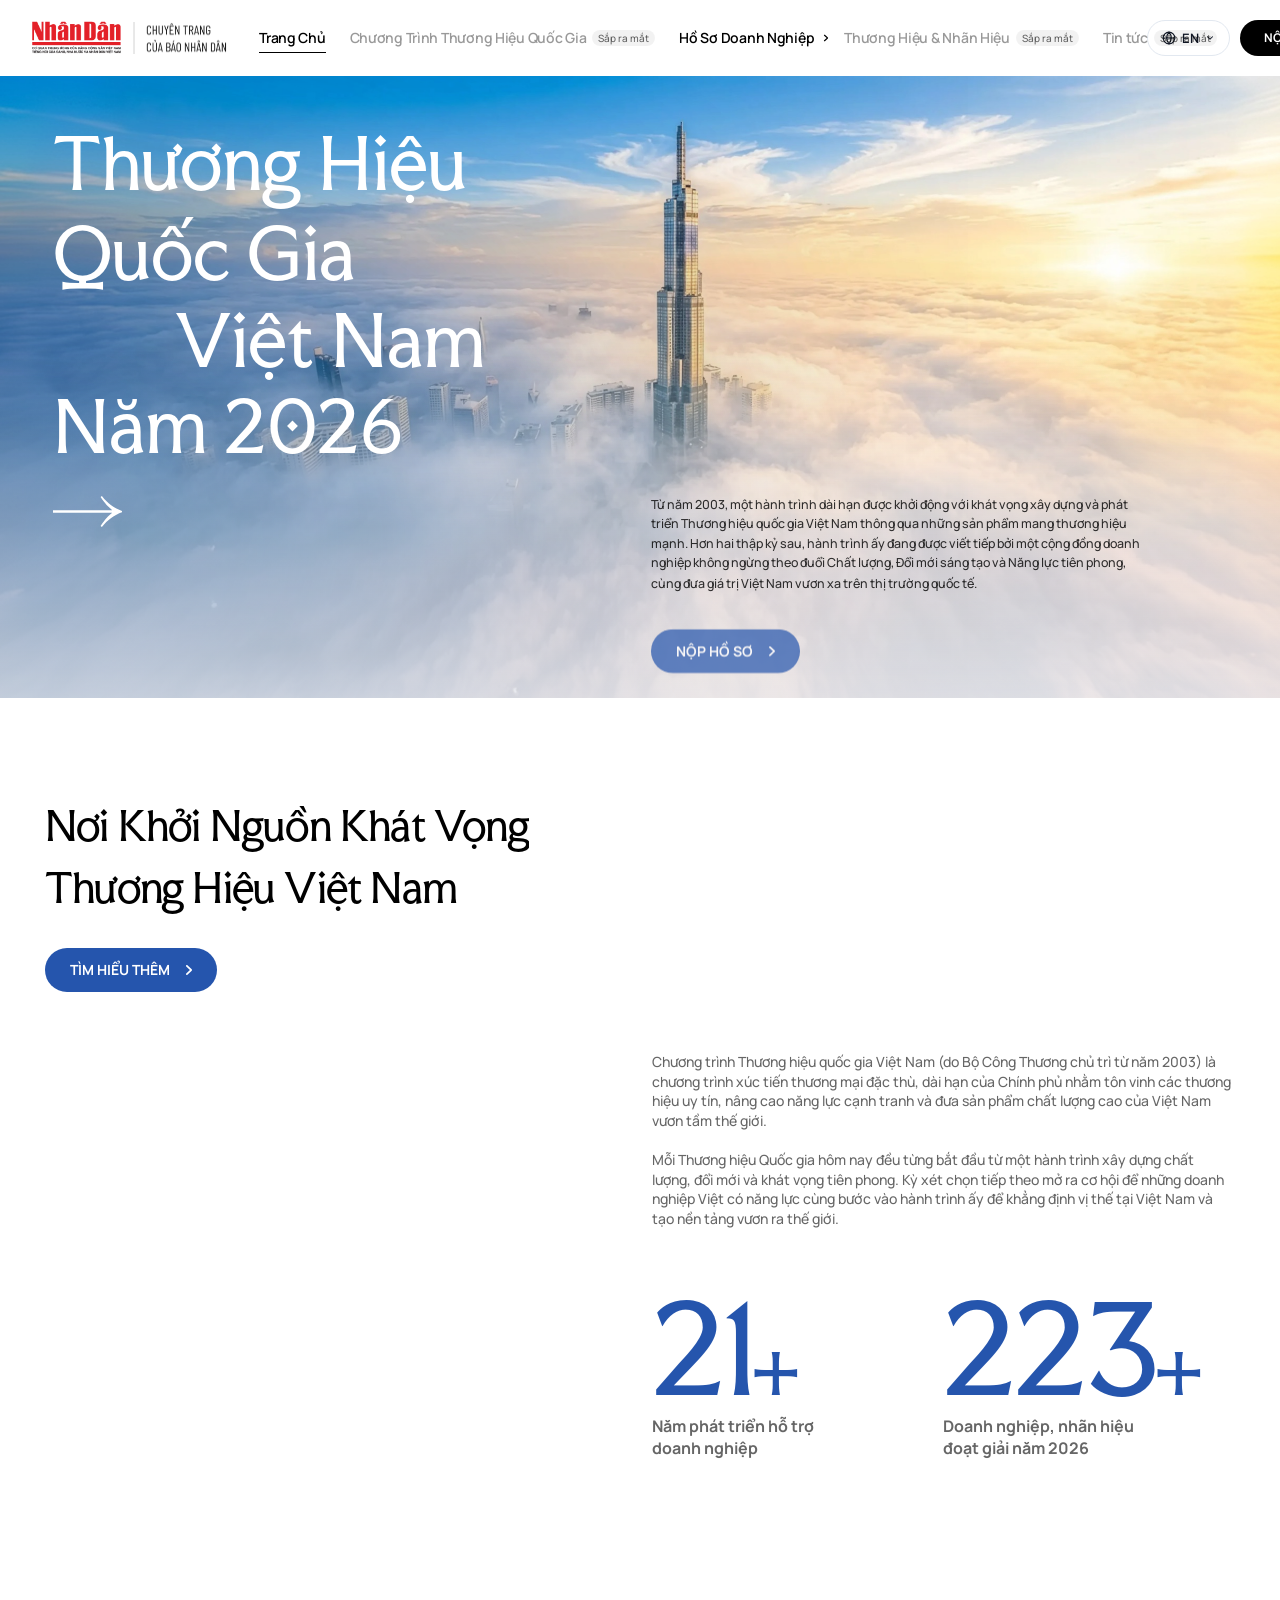
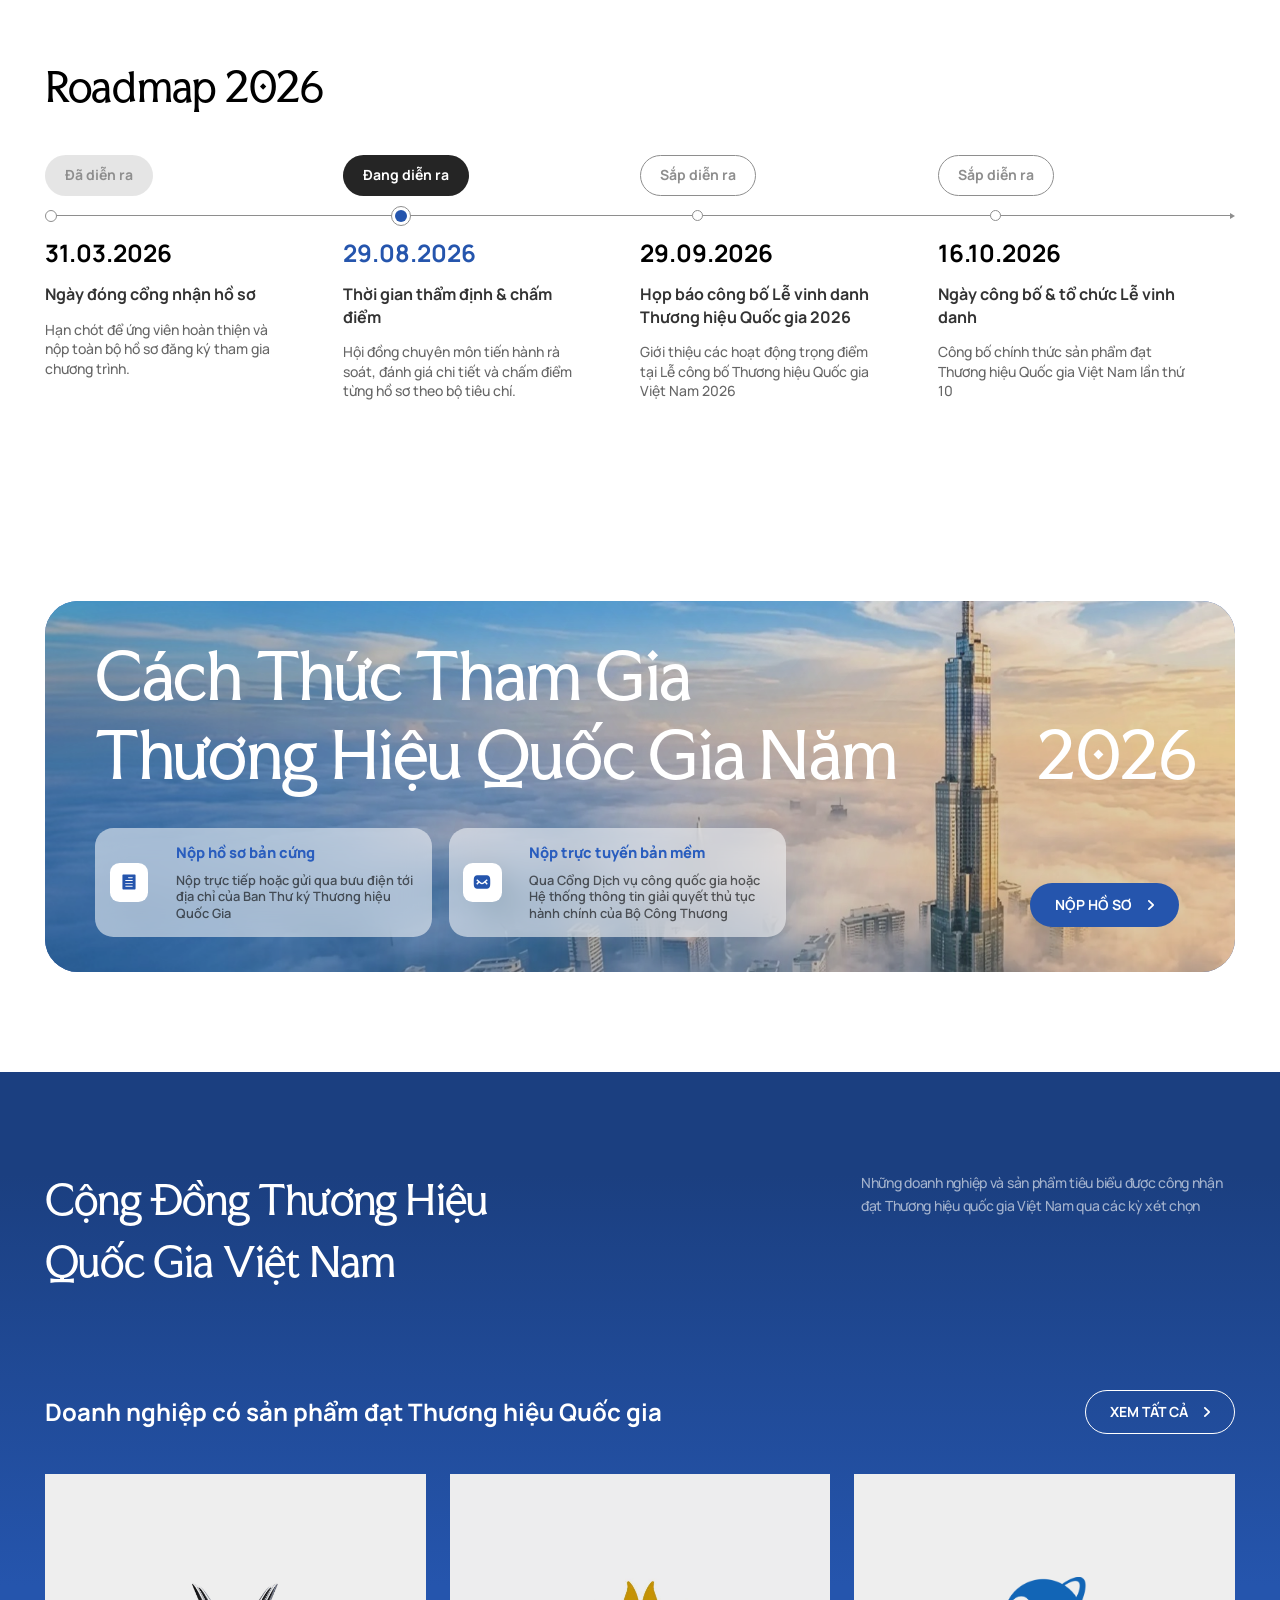
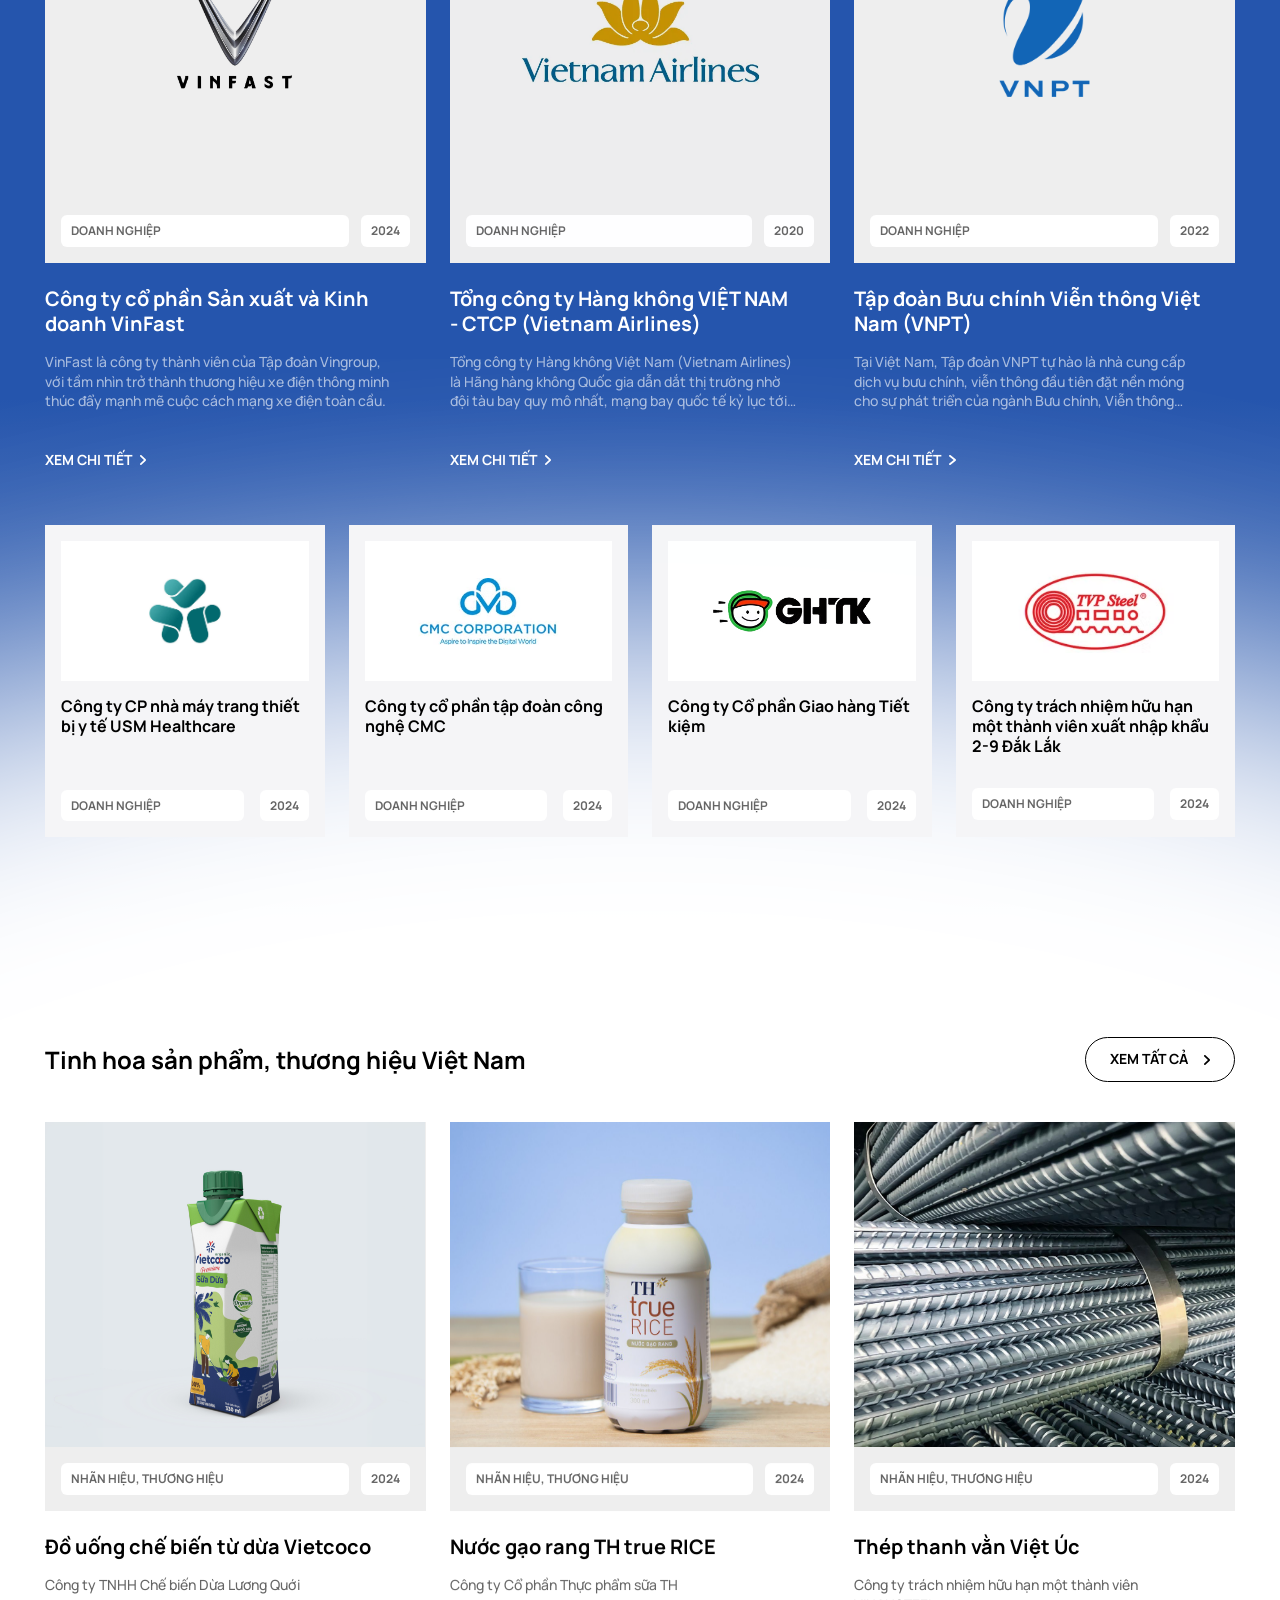
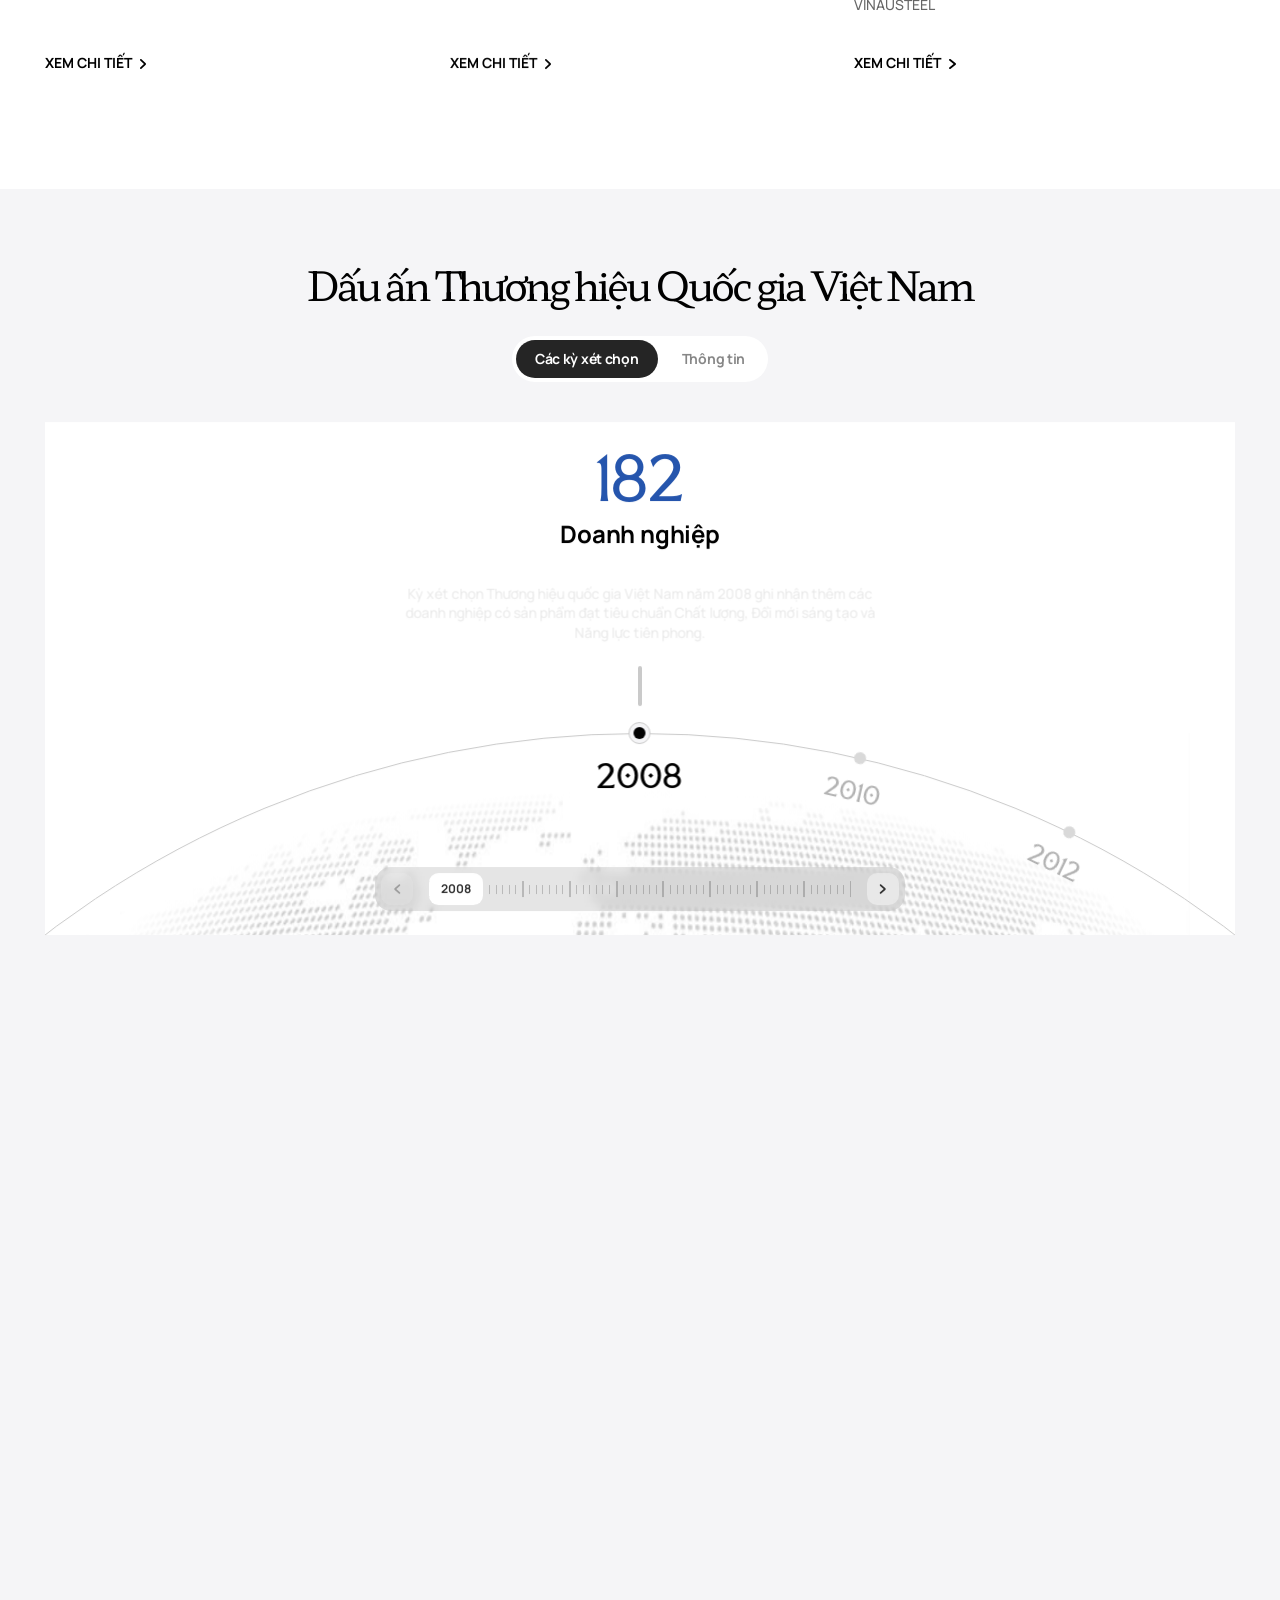
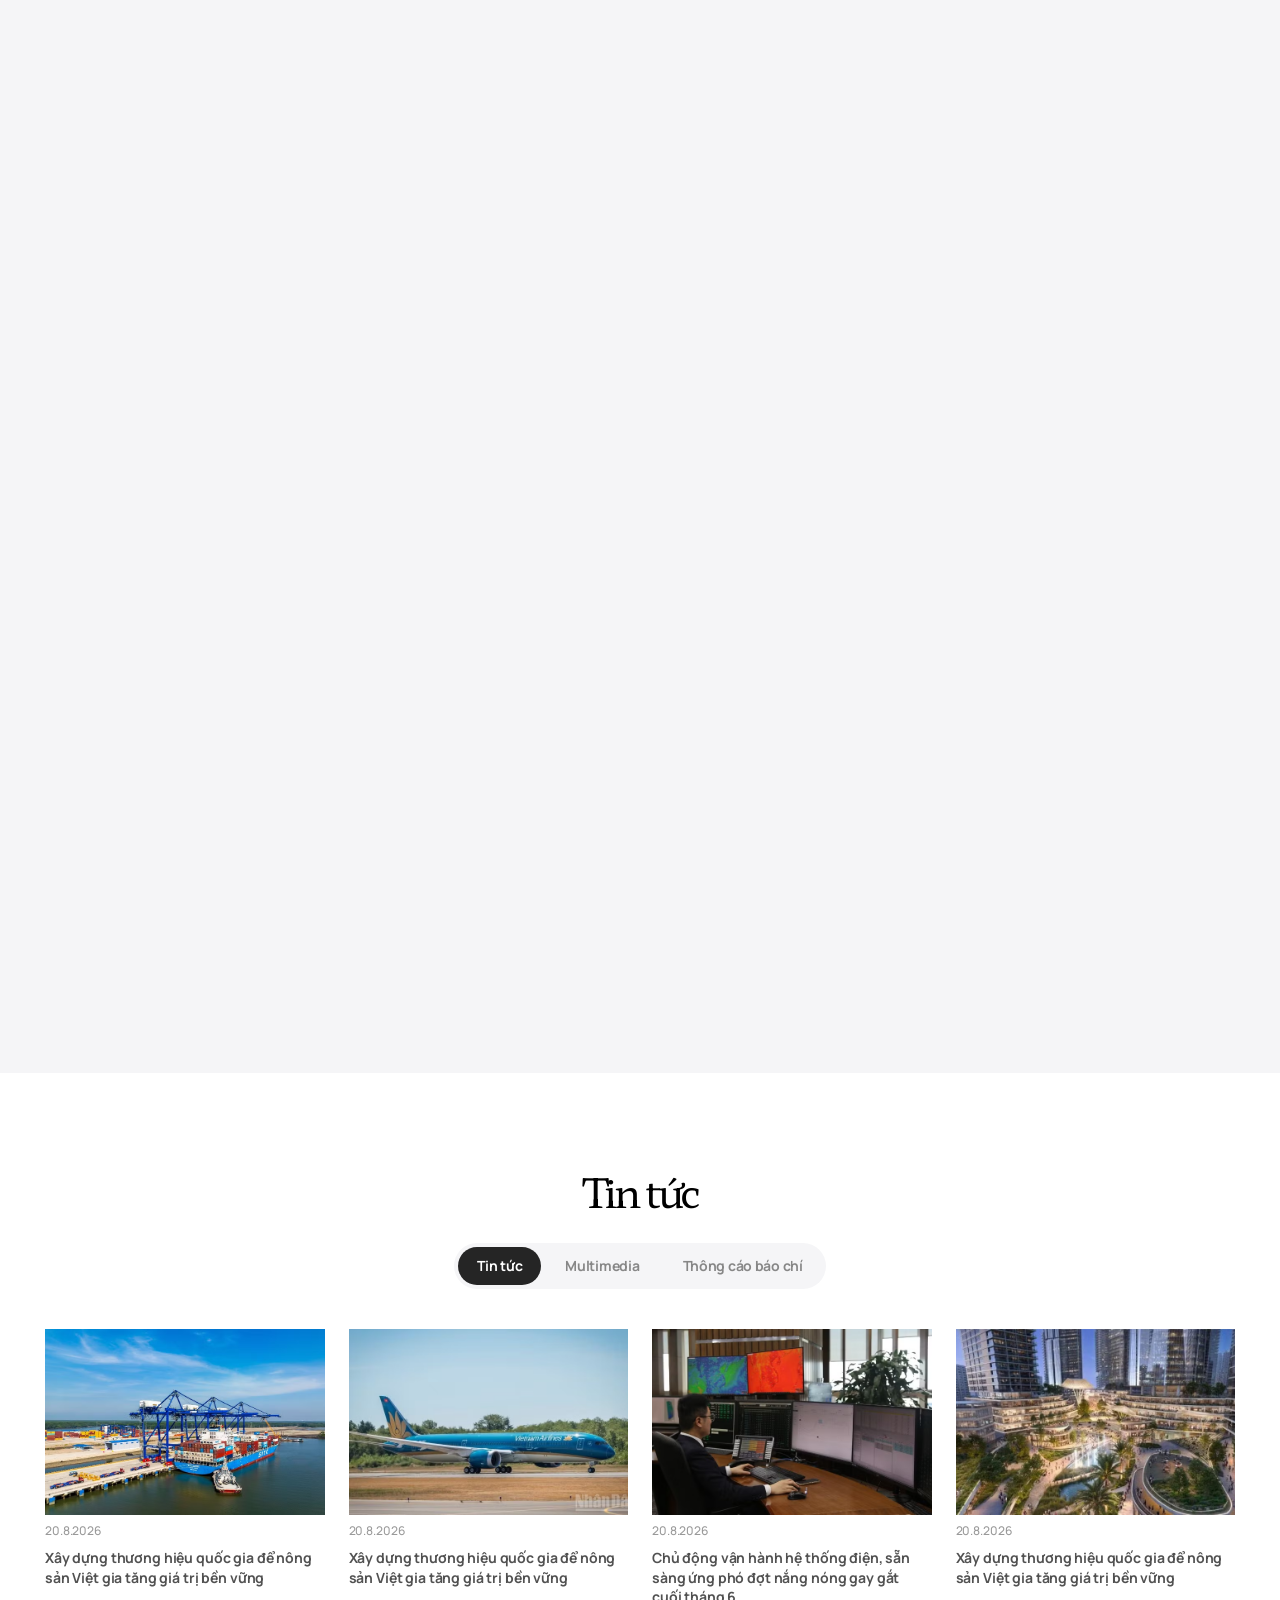
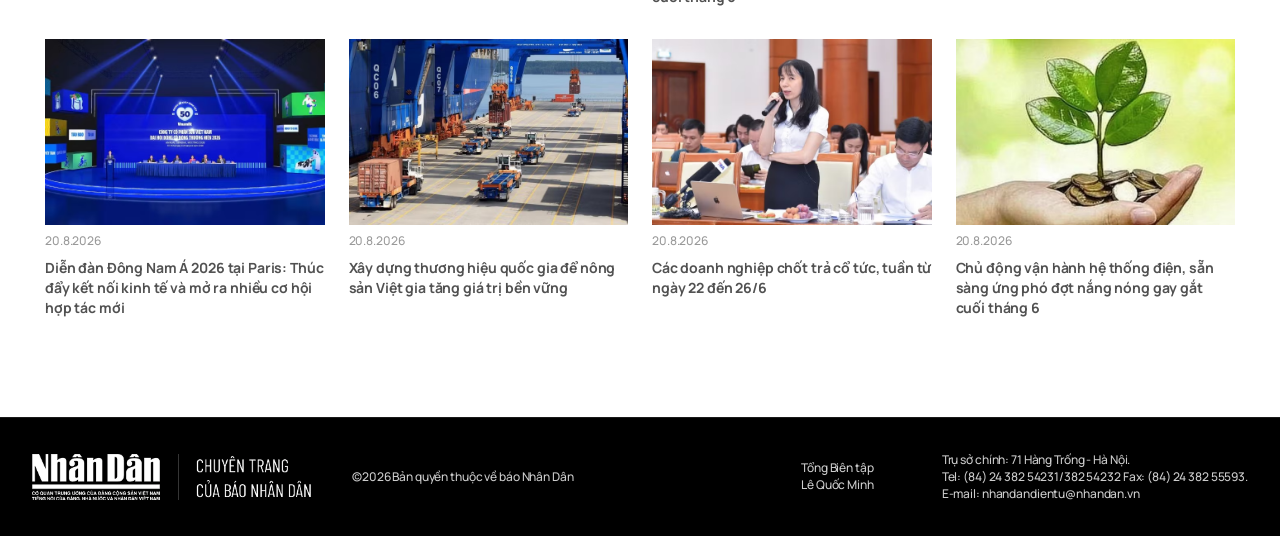
==== commit 67369c0a: "Add Kim Tín (basic) & NAVICO (free) enterprise tabs; roadmap 2026 + 2026 milestone; shared nav dropd" ====
--- a/index.html
+++ b/index.html
@@ -27,17 +27,34 @@
       </a>
       <nav class="nav" id="nav" aria-label="Điều hướng chính">
         <a href="#top" class="is-active" aria-current="page">Trang Chủ</a>
-        <a href="#hero">Chương Trình Thương Hiệu Quốc Gia</a>
-        <a href="brands/th-true-milk/index.html">Hồ Sơ Doanh Nghiệp</a>
-        <a href="#products">Thương Hiệu &amp; Nhãn Hiệu</a>
-        <a href="#news">Tin tức</a>
+        <span class="nav-link is-disabled" aria-disabled="true" title="Sắp ra mắt">Chương Trình Thương Hiệu Quốc Gia<em class="badge-soon">Sắp ra mắt</em></span>
+        <div class="nav-item">
+          <button type="button" class="nav-item__toggle" aria-haspopup="true" aria-expanded="false">
+            <span>Hồ Sơ Doanh Nghiệp</span>
+            <img class="nav-item__chevron" src="assets/svg/chevron-header.svg" alt="" width="12" height="12">
+          </button>
+          <div class="nav-item__menu" role="menu">
+            <a href="brands/th-true-milk/" role="menuitem">Doanh nghiệp cao cấp</a>
+            <a href="brands/kim-tin/" role="menuitem">Doanh nghiệp cơ bản</a>
+            <a href="brands/navico/" role="menuitem">Doanh nghiệp miễn phí</a>
+          </div>
+        </div>
+        <span class="nav-link is-disabled" aria-disabled="true" title="Sắp ra mắt">Thương Hiệu &amp; Nhãn Hiệu<em class="badge-soon">Sắp ra mắt</em></span>
+        <span class="nav-link is-disabled" aria-disabled="true" title="Sắp ra mắt">Tin tức<em class="badge-soon">Sắp ra mắt</em></span>
       </nav>
     </div>
     <div class="site-header__right">
-      <button class="lang" type="button" aria-label="Chọn ngôn ngữ">
-        <span class="lang__inner"><img src="assets/svg/global-line.svg" alt="" width="18" height="18"><span>EN</span></span>
-        <img src="assets/svg/chevron-header.svg" alt="" width="18" height="18">
-      </button>
+      <button type="button" class="btn-lang" id="btnLang" aria-label="Thay đổi ngôn ngữ">
+          <svg viewBox="0 0 24 24" fill="none" stroke="currentColor" stroke-width="2" stroke-linecap="round" stroke-linejoin="round" aria-hidden="true">
+            <circle cx="12" cy="12" r="10"></circle>
+            <line x1="2" y1="12" x2="22" y2="12"></line>
+            <path d="M12 2a15.3 15.3 0 0 1 4 10 15.3 15.3 0 0 1-4 10 15.3 15.3 0 0 1-4-10 15.3 15.3 0 0 1 4-10z"></path>
+          </svg>
+          <span class="lang-label">EN</span>
+          <svg class="btn-lang__chev" viewBox="0 0 24 24" fill="none" stroke="currentColor" stroke-width="2.5" stroke-linecap="round" stroke-linejoin="round" aria-hidden="true">
+            <polyline points="6 9 12 15 18 9"></polyline>
+          </svg>
+        </button>
       <a class="btn-dark" href="#apply">NỘP HỒ SƠ</a>
       <button class="burger" type="button" aria-label="Mở menu" aria-expanded="false" aria-controls="nav"><span></span><span></span></button>
     </div>
@@ -114,6 +131,12 @@
       <div class="timeline__track">
         <span class="tl-backbone" aria-hidden="true"></span>
         <span class="tl-arrow" aria-hidden="true"></span>
+        <div class="tl-col tl-col--past">
+          <span class="pill pill--muted" data-reveal>Đã diễn ra</span>
+          <div class="tl-rail">
+            <span class="tl-dot tl-dot--past" aria-hidden="true"></span>
+          </div>
+        </div>
         <div class="tl-col">
           <span class="pill pill--dark" data-reveal>Đang diễn ra</span>
           <div class="tl-rail">
@@ -135,15 +158,20 @@
       </div>
 
       <div class="timeline__events">
-        <article class="event event--now" data-reveal>
-          <p class="event__date">12.09.2026</p>
+        <article class="event event--past" data-reveal>
+          <p class="event__date">31.03.2026</p>
           <h3 class="event__title">Ngày đóng cổng nhận hồ sơ</h3>
           <p class="event__desc">Hạn chót để ứng viên hoàn thiện và nộp toàn bộ hồ sơ đăng ký tham gia chương trình.</p>
         </article>
-        <article class="event" data-reveal>
-          <p class="event__date">12.10.2026</p>
+        <article class="event event--now" data-reveal>
+          <p class="event__date">29.08.2026</p>
           <h3 class="event__title">Thời gian thẩm định &amp; chấm điểm</h3>
           <p class="event__desc">Hội đồng chuyên môn tiến hành rà soát, đánh giá chi tiết và chấm điểm từng hồ sơ theo bộ tiêu chí.</p>
+        </article>
+        <article class="event" data-reveal>
+          <p class="event__date">29.09.2026</p>
+          <h3 class="event__title">Họp báo công bố Lễ vinh danh Thương hiệu Quốc gia 2026</h3>
+          <p class="event__desc">Giới thiệu các hoạt động trọng điểm tại Lễ công bố Thương hiệu Quốc gia Việt Nam 2026</p>
         </article>
         <article class="event" data-reveal>
           <p class="event__date">16.10.2026</p>
@@ -219,11 +247,11 @@
               <div class="cc__chips"><span class="chip chip--grow">DOANH NGHIỆP</span><span class="chip">2024</span></div>
             </div>
             <div class="cc__body cc__body--light">
-              <h3><a class="cc__link" href="brands/th-true-milk/index.html">Công ty cổ phần Sản xuất và Kinh doanh VinFast</a></h3>
+              <h3><a class="cc__link" href="brands/th-true-milk/">Công ty cổ phần Sản xuất và Kinh doanh VinFast</a></h3>
               <p>VinFast là công ty thành viên của Tập đoàn Vingroup, với tầm nhìn trở thành thương hiệu xe điện thông minh thúc đẩy mạnh mẽ cuộc cách mạng xe điện toàn cầu.</p>
             </div>
           </div>
-          <a class="link-more link-more--light" href="brands/th-true-milk/index.html" aria-label="Xem hồ sơ doanh nghiệp VinFast"><span>xem chi tiết</span><img src="assets/svg/chevron-a.svg" alt="" width="6.24" height="10"></a>
+          <a class="link-more link-more--light" href="brands/th-true-milk/" aria-label="Xem hồ sơ doanh nghiệp VinFast"><span>xem chi tiết</span><img src="assets/svg/chevron-a.svg" alt="" width="6.24" height="10"></a>
         </article>
 
         <article class="cc cc--link" data-reveal>
@@ -237,11 +265,11 @@
               <div class="cc__chips"><span class="chip chip--grow">DOANH NGHIỆP</span><span class="chip">2020</span></div>
             </div>
             <div class="cc__body cc__body--light">
-              <h3><a class="cc__link" href="brands/th-true-milk/index.html">Tổng công ty Hàng không VIỆT NAM - CTCP (Vietnam Airlines)</a></h3>
+              <h3><a class="cc__link" href="brands/th-true-milk/">Tổng công ty Hàng không VIỆT NAM - CTCP (Vietnam Airlines)</a></h3>
               <p>Tổng công ty Hàng không Việt Nam (Vietnam Airlines) là Hãng hàng không Quốc gia dẫn dắt thị trường nhờ đội tàu bay quy mô nhất, mạng bay quốc tế kỷ lục tới 21 quốc gia và vùng lãnh thổ. Giá trị cốt lõi của hãng được định vị qua ba trụ cột: An toàn tuyệt đối – Dịch vụ xuất sắc – Phát triển bền vững. Với sức bật mạnh mẽ, Vietnam Airlines đang tăng tốc hiện đại hóa, kiên định mục tiêu 5 sao quốc tế và tự hào sải cánh đưa thương hiệu Việt vươn tầm thế giới.</p>
             </div>
           </div>
-          <a class="link-more link-more--light" href="brands/th-true-milk/index.html" aria-label="Xem hồ sơ doanh nghiệp Vietnam Airlines"><span>xem chi tiết</span><img src="assets/svg/chevron-a.svg" alt="" width="6.24" height="10"></a>
+          <a class="link-more link-more--light" href="brands/th-true-milk/" aria-label="Xem hồ sơ doanh nghiệp Vietnam Airlines"><span>xem chi tiết</span><img src="assets/svg/chevron-a.svg" alt="" width="6.24" height="10"></a>
         </article>
 
         <article class="cc cc--link" data-reveal>
@@ -253,11 +281,11 @@
               <div class="cc__chips"><span class="chip chip--grow">DOANH NGHIỆP</span><span class="chip">2022</span></div>
             </div>
             <div class="cc__body cc__body--light">
-              <h3><a class="cc__link" href="brands/th-true-milk/index.html">Tập đoàn Bưu chính Viễn thông Việt Nam (VNPT)</a></h3>
+              <h3><a class="cc__link" href="brands/th-true-milk/">Tập đoàn Bưu chính Viễn thông Việt Nam (VNPT)</a></h3>
               <p>Tại Việt Nam, Tập đoàn VNPT tự hào là nhà cung cấp dịch vụ bưu chính, viễn thông đầu tiên đặt nền móng cho sự phát triển của ngành Bưu chính, Viễn thông Việt Nam. Với gần 40 nghìn cán bộ công nhân viên, hạ tầng viễn thông tiên tiến, mạng lưới dịch vụ phủ sóng toàn quốc, VNPT đang phục vụ khoảng 30 triệu thuê bao di động, gần 10 triệu thuê bao điện thoại cố định và khoảng hàng chục triệu người sử dụng Internet.</p>
             </div>
           </div>
-          <a class="link-more link-more--light" href="brands/th-true-milk/index.html" aria-label="Xem hồ sơ doanh nghiệp VNPT"><span>xem chi tiết</span><img src="assets/svg/chevron-a.svg" alt="" width="6.24" height="10"></a>
+          <a class="link-more link-more--light" href="brands/th-true-milk/" aria-label="Xem hồ sơ doanh nghiệp VNPT"><span>xem chi tiết</span><img src="assets/svg/chevron-a.svg" alt="" width="6.24" height="10"></a>
         </article>
       </div>
 
--- a/css/styles.css
+++ b/css/styles.css
@@ -113,9 +113,11 @@
 .pill {
   display: inline-flex; align-items: center; justify-content: center;
   padding: 10px 19px; border-radius: 81px; font: 700 14px/1.32 var(--font-body); white-space: nowrap;
+  border: 1px solid transparent; /* mọi pill cao bằng nhau → các chấm nằm đúng trên trục */
 }
 .pill--dark { background: var(--dark); color: #fff; }
 .pill--outline { border: 1px solid var(--line); color: var(--line); }
+.pill--muted { background: rgba(0, 0, 0, .1); color: var(--line); }
 
 /* --------------------------------------------------------------------------
    Header
@@ -131,7 +133,7 @@
 .brand__mark { width: 89.032px; height: 33.771px; flex: none; }
 .brand__text { width: 94.034px; height: 32.011px; flex: none; }
 .nav { display: flex; align-items: center; gap: 24px; }
-.nav a {
+.nav a, .nav .nav-link {
   position: relative; display: flex; align-items: center; height: 31px; padding: 4px 0;
   font: 600 14px/1.48 var(--font-body); letter-spacing: -.28px; white-space: nowrap;
 }
@@ -140,13 +142,51 @@
   transform: scaleX(0); transform-origin: left; transition: transform .5s var(--ease-out);
 }
 .nav a:hover::after, .nav a.is-active::after { transform: scaleX(1); }
-.lang {
-  display: flex; align-items: center; gap: 10px; padding: 8px 10px; border-radius: 56px;
-  border: 1px solid #000; background: transparent; cursor: pointer;
-  transition: background-color .4s var(--ease-out);
-}
-.lang:hover { background: rgba(0, 0, 0, .05); }
-.lang__inner { display: flex; align-items: center; gap: 4px; font: 500 14px/1.32 var(--font-body); }
+.nav .nav-link.is-disabled {
+  color: var(--ink-40);
+  cursor: default;
+  gap: 6px;
+  user-select: none;
+}
+.nav .nav-link.is-disabled .badge-soon {
+  display: inline-flex;
+  align-items: center;
+  font: 500 10px/1 var(--font-body);
+  font-style: normal;
+  color: var(--ink-60);
+  background: rgba(0, 0, 0, .05);
+  border-radius: 99px;
+  padding: 3px 6px;
+  letter-spacing: 0;
+}
+.nav-item { position: relative; }
+.nav-item__toggle {
+  position: relative; display: flex; align-items: center; gap: 6px; height: 31px; padding: 4px 0; border: 0; background: none; cursor: pointer;
+  font: 600 14px/1.48 var(--font-body); letter-spacing: -.28px; white-space: nowrap; color: inherit;
+}
+.nav-item__toggle::after {
+  content: ""; position: absolute; left: 0; right: 0; bottom: 0; height: 1px; background: #000;
+  transform: scaleX(0); transform-origin: left; transition: transform .5s var(--ease-out);
+}
+.nav-item__toggle:hover::after, .nav-item.is-open .nav-item__toggle::after { transform: scaleX(1); }
+.nav-item__chevron { transition: transform .3s var(--ease-out); }
+.nav-item.is-open .nav-item__chevron { transform: rotate(180deg); }
+.nav-item__menu {
+  position: absolute; top: 100%; left: 0; margin-top: 8px; z-index: 10;
+  display: flex; flex-direction: column; min-width: 220px; padding: 8px; border-radius: 12px;
+  background: #fff; box-shadow: 0 20px 30px rgba(0, 0, 0, .12);
+  opacity: 0; visibility: hidden; transform: translateY(-6px);
+  transition: opacity .25s var(--ease-out), transform .25s var(--ease-out), visibility .25s;
+}
+.nav-item.is-open .nav-item__menu { opacity: 1; visibility: visible; transform: translateY(0); }
+.nav-item__menu a, .nav-item__link {
+  display: flex; align-items: center; justify-content: space-between; gap: 8px; padding: 10px 12px; border-radius: 8px;
+  font: 600 14px/1.4 var(--font-body); color: inherit; white-space: nowrap;
+}
+.nav-item__menu a:hover { background: rgba(0, 0, 0, .05); }
+.nav-item__link.is-disabled { color: var(--ink-60); cursor: default; }
+.nav-item__link.is-disabled em { font: 500 11px/1 var(--font-body); font-style: normal; color: var(--ink-60); opacity: .7; }
+
 .btn-dark {
   display: inline-flex; align-items: center; justify-content: center; padding: 10px 24px; border-radius: 56px;
   background: #000; color: #fff; font: 700 12px/1.32 var(--font-body); white-space: nowrap;
@@ -164,7 +204,7 @@
    1. Hero — kích thước tỉ lệ theo 1440px (--u)
    -------------------------------------------------------------------------- */
 .hero {
-  --u: calc(min(100vw, 2000px) / 1440);
+  --u: calc(100vw / 1440);
   /* Hero + header không được cao hơn 1 màn hình: giới hạn chiều cao theo viewport,
      rồi thu nhỏ chữ (--t) theo đúng tỉ lệ đó. --u vẫn dùng cho nền/hiệu ứng theo chiều rộng. */
   --vh: 100vh;
@@ -238,9 +278,9 @@
    3. Roadmap
    -------------------------------------------------------------------------- */
 .timeline { margin-top: 40px; }
-.timeline__track, .timeline__events { display: grid; grid-template-columns: repeat(3, 1fr); }
+.timeline__track, .timeline__events { display: grid; grid-template-columns: repeat(4, 1fr); }
 .timeline__track { position: relative; }
-.tl-backbone { position: absolute; left: 20px; right: 5px; bottom: 10px; height: 1px; background: #8E8E8E; }
+.tl-backbone { position: absolute; left: 6px; right: 5px; bottom: 10px; height: 1px; background: #8E8E8E; }
 .tl-arrow {
   position: absolute; right: 0; bottom: 7px; width: 0; height: 0;
   border-top: 3px solid transparent; border-bottom: 3px solid transparent; border-left: 5px solid #8E8E8E;
@@ -248,12 +288,19 @@
 .tl-col { position: relative; z-index: 1; display: flex; flex-direction: column; align-items: flex-start; gap: 10px; }
 .tl-rail { display: flex; align-items: center; width: 100%; height: 20px; }
 .tl-dot { flex: none; }
+.tl-dot--active { margin-left: 48px; } /* tâm chấm ở x≈58px như Figma 897:2731 */
 .tl-dot--idle {
   box-sizing: border-box; width: 11px; height: 11px; margin-left: 52px;
   border-radius: 50%; background: #fff; border: 1px solid #8E8E8E;
 }
+/* Figma 897:2731: mốc đã qua — chấm 12px nằm ngay đầu trục, pill cách trục 20px */
+.tl-col--past { gap: 10px; }
+.tl-dot--past {
+  box-sizing: border-box; width: 12px; height: 12px; margin-left: 0;
+  border-radius: 50%; background: #fff; border: 1px solid #8E8E8E;
+}
 .timeline__events { margin-top: 10px; }
-.event { display: flex; flex-direction: column; gap: 14px; width: 328px; max-width: 100%; line-height: 1.4; }
+.event { display: flex; flex-direction: column; gap: 14px; width: auto; max-width: 100%; padding-right: 50px; line-height: 1.4; }
 .event__date { font-weight: 700; font-size: 24px; color: #000; }
 .event--now .event__date { color: var(--blue); }
 .event__title { font-weight: 700; font-size: 16px; color: var(--ink-80); }
@@ -467,6 +514,13 @@
   .nav { display: none; position: absolute; left: 0; right: 0; top: 100%; flex-direction: column; align-items: flex-start; gap: 4px; padding: 16px 32px 24px; background: #fff; box-shadow: 0 20px 30px rgba(0, 0, 0, .08); }
   .nav.is-open { display: flex; }
   .burger { display: block; }
+  .nav-item { width: 100%; }
+  .nav-item__toggle { width: 100%; justify-content: space-between; }
+  .nav-item__menu {
+    position: static; margin-top: 4px; padding: 0 0 0 12px; box-shadow: none; opacity: 1; visibility: visible; transform: none;
+    display: none; transition: none;
+  }
+  .nav-item.is-open .nav-item__menu { display: flex; }
 }
 
 @media (max-width: 1100px) {
@@ -510,6 +564,8 @@
   .event { width: auto; }
   .event::before { content: "Sắp diễn ra"; align-self: flex-start; padding: 8px 16px; border: 1px solid var(--line); border-radius: 81px; font-weight: 700; font-size: 13px; color: var(--line); }
   .event--now::before { content: "Đang diễn ra"; background: var(--dark); border-color: var(--dark); color: #fff; }
+  .event--past::before { content: "Đã diễn ra"; background: rgba(0, 0, 0, .1); border-color: transparent; color: var(--line); }
+  .event { padding-right: 0; }
 
   .community__head { flex-direction: column; gap: 24px; margin-bottom: 56px; }
   .row-head { flex-direction: column; align-items: flex-start; }
@@ -521,7 +577,7 @@
   .site-footer__inner { flex-direction: column; align-items: flex-start; gap: 20px; padding-block: 32px; }
   .site-footer__editor, .site-footer__addr { margin-left: 0; white-space: normal; }
   .site-header__inner { padding: 0 16px; }
-  .btn-dark, .lang { display: none; }
+  .btn-dark { display: none; }
 }
 
 @media (max-width: 560px) {
@@ -531,3 +587,30 @@
   .ms-info__num { font-size: 48px; }
   .ms-info__label { font-size: 20px; }
 }
+
+/* --------------------------------------------------------------------------
+   Language button — SHARED component. This exact block is used on the home
+   page and every enterprise tab; keep all copies identical.
+   -------------------------------------------------------------------------- */
+.btn-lang {
+  display: inline-flex;
+  align-items: center;
+  gap: 6px;
+  height: 36px;
+  padding: 0 14px;
+  font-family: var(--font-body);
+  font-size: 13px;
+  font-weight: 600;
+  line-height: 1;
+  color: #111827;
+  border: 1px solid #e2e8f0;
+  border-radius: 9999px;
+  background-color: #ffffff;
+  cursor: pointer;
+  white-space: nowrap;
+  transition: border-color 0.2s ease, background-color 0.2s ease;
+}
+.btn-lang:hover { border-color: #cbd5e1; background-color: #f8fafc; }
+.btn-lang svg { flex: none; width: 14px; height: 14px; }
+.btn-lang .btn-lang__chev { width: 10px; height: 10px; }
+@media (max-width: 860px) { .btn-lang { display: none; } }
